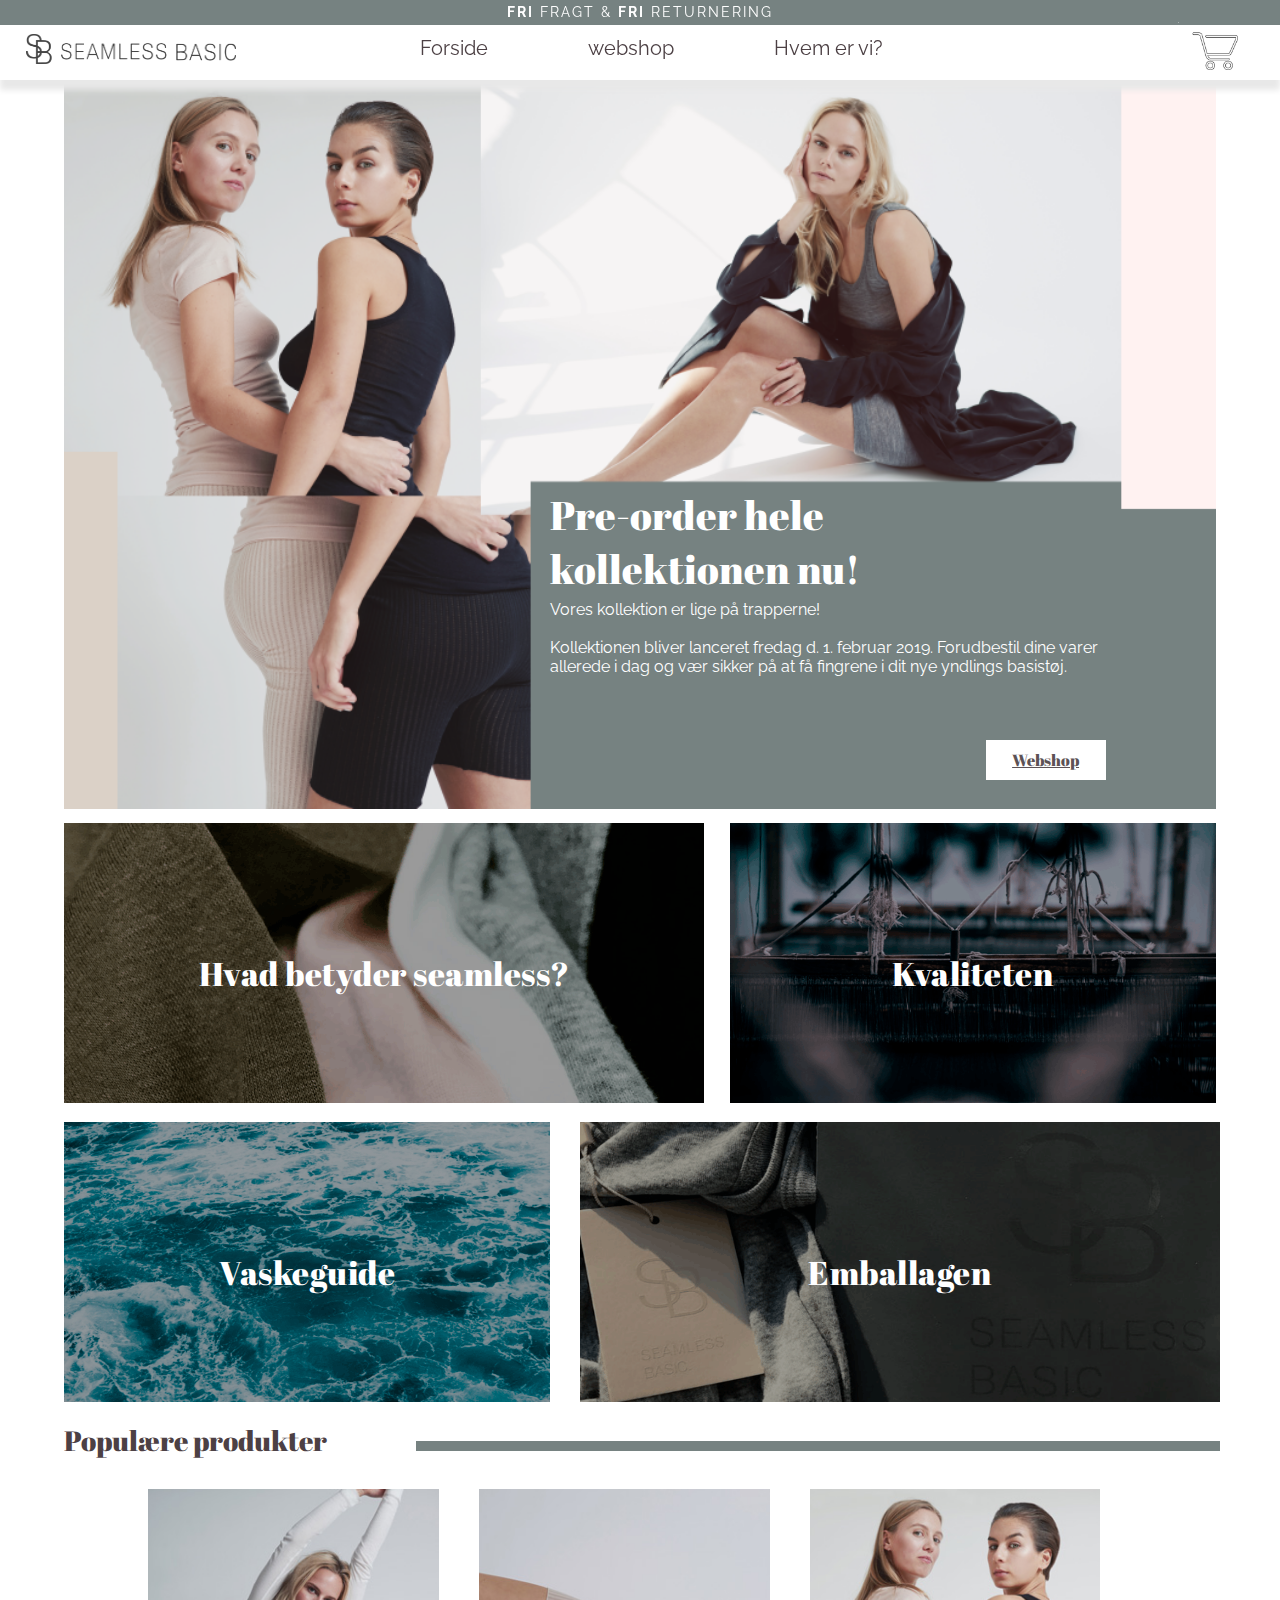
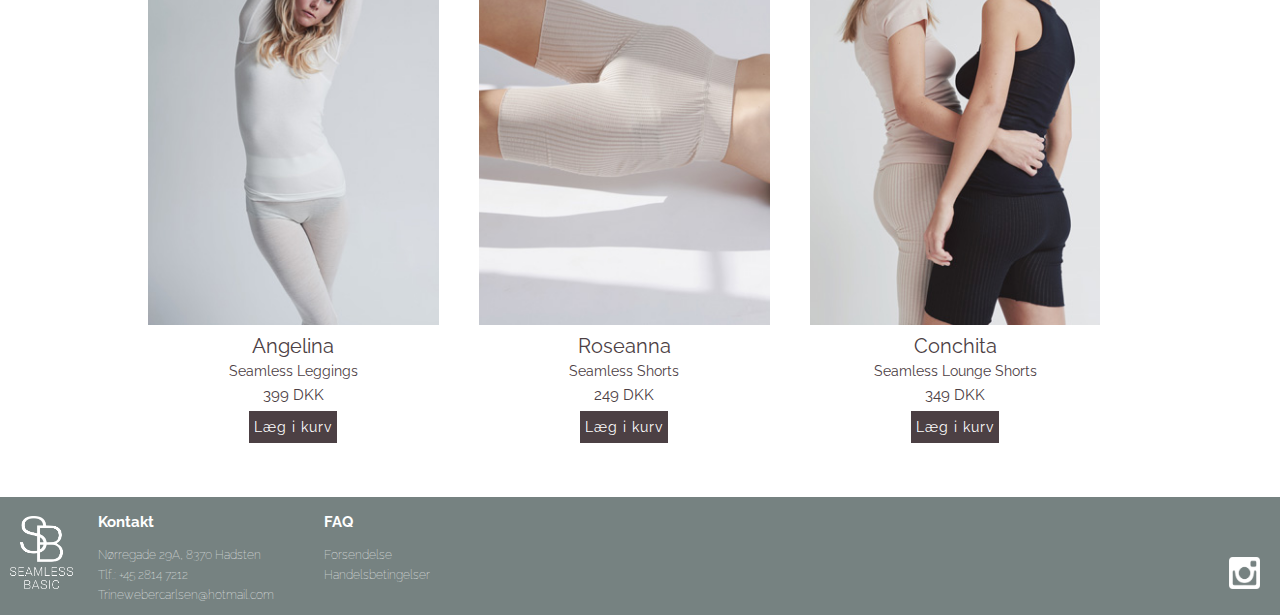
==== index.html @ 7f20c081 "webshop med stort" ====
<!DOCTYPE html>
<html lang="da">

<head>
    <meta charset="utf-8">
    <!-- HUSK AT UDFYLDE BESKRIVELSE TIL SEO-->
    <meta name="Description" content="">
    <meta name="Author" content="Christian Plovst">
    <meta name="viewport" content="width=device-width, initial-scale=1.0">
    <title>Seamless Basic</title>
    <meta name="description" content="Seamless Basic er en tøjvirksomhed, som producerer basistøj i høj kvalitet. Læs om virksomheden eller besøg vores webshop.">
    <link rel="stylesheet" href="css/style.css">
    <link rel="shortcut icon" type="image/png" href="images/morktlogo.png">
    <link href="https://fonts.googleapis.com/css?family=Abril+Fatface|Raleway" rel="stylesheet">

</head>

<body>
    <!-- Mobil menu -->
    <div id="myNav" class="overlay">

        <!-- lukke knap i burgermenu -->
        <a class="closebtn" onclick="closeNav()">&times;</a>

        <!-- Menu indhold -->
        <div class="overlay-content">

            <a href="index.html">Forside</a>
            <a href="Webshop.html">Webshop</a>
            <a href="hvemside.html">Hvem er vi?</a>
            <img class="burgerlogo" src="images/hvidt-logo.png" alt="seamless-basic logo">

        </div>

    </div>
    <header>

        <div class="fragt">
            <p class="breaking"><span class="fed">FRI</span> FRAGT &amp; <span class="fed">FRI</span> RETURNERING</p>
        </div>

        <!-- Åben burger menu med -->
        <label onclick="openNav()" class="burgermenu"> &#9776;</label>

        <img class="headlogo" src="images/morktlogo.png" alt="seamless-basic logo">
        <img src="images/logomenu.png" alt="seamless-basic logo" class="comlogo">

        <ul class="commenu">
            <li><a href="index.html">Forside</a></li>
            <li> <a href="webshop.html">webshop</a></li>
            <li> <a href="hvemside.html">Hvem er vi?</a></li>
        </ul>

        <a href="kurv.html"><img src="images/indkobskurv.png" alt="indkøbskurv" class="indkob"></a>

    </header>

    <div class="hero">
        <img class="heromobil" src="images/heromobil.png" alt="Pre-order kampagne billede">
        <img class="herocom" src="images/hero.png" alt="Pre-order Kampagne billede">
        <img class="herostor" src="images/herostor.png" alt="Pre-order Kampagne billede">
        <div class="tekst">
            <h1>Pre-order hele<br> kollektionen nu!</h1>
            <p>Vores kollektion er lige på trapperne!<br><br> Kollektionen bliver lanceret fredag d. 1. februar 2019. Forudbestil dine varer allerede i dag og vær sikker på at få fingrene i dit nye yndlings basistøj.
            </p>
        </div>
        <button type="button"><a href="webshop.html"> Webshop</a></button>
    </div>


    
        
    
    
    <!-- Teaser på Mobil -->
    
        <div class="teaser">
    <div class="seamless">
        <a href="hvemside.html#seamless_overskrift"><img src="images/seamless.png" alt="link til Hvad betyder seamless?">
        </a>
        <a href="hvemside.html#seamless_overskrift" class="linktekst">Hvad betyder Seamless?</a>
    </div>
    
    </div>
    
    
    <div class="teaser">
    <div class="kvalitet">
        <a href="hvemside.html#kvali"><img src="images/kvalitet.png" alt="link til kvalitet">
        </a>
        <a href="hvemside.html#kvali" class="linktekst">kvaliteten</a>
    </div>
    
    </div>
    
    <div class="teaser">
    <div class="vaskeguide">
        <a href="hvemside.html#guide_overskrift"><img src="images/vaskeguide.png" alt="link til kvalitet">
        </a>
        <a href="hvemside.html#guide_overskrift" class="linktekst">Vaskeguide</a>
    </div>
    
    </div>
    
       <div class="teaser">
    <div class="emballage">
        <a href="hvemside.html#emba"><img src="images/emballage.png" alt="link til kvalitet">
        </a>
        <a href="hvemside.html#emba" class="linktekst">Emballagen</a>
    </div>
    
    </div>
    
    
    <!-- teaser til laptop & Tablet -->
    
  
        <div class="teasercom1">

        <div class="seamlesscom">
            <a href="hvemside.html#seamless_overskrift"><img src="images/seamlesscom.png" alt="link til hvad er seamless">
           </a>
            <br>
            <a class="linktekst" href="hvemside.html#seamless_overskrift">Hvad betyder seamless?</a>

        </div>
    </div>
    
         <div class="teasercom2">

        <div class="kvalitetcom">
            <a href="hvemside.html#kvali"><img src="images/kvalitetcom.png" alt="link til Kvaliteten">
           </a>
            <br>
            <a class="linktekst" href="hvemside.html#kvali">Kvaliteten</a>

        </div>
    </div>
    
       <div class="teasercom3">

        <div class="vaskeguidecom">
            <a href="hvemside.html#guide_overskrift"><img src="images/vaskeguidecom.png" alt="link til vaskeguiden">
           </a>
            <br>
            <a class="linktekst" href="hvemside.html#guide_overskrift">Vaskeguide</a>

        </div>
    </div>
    
         <div class="teasercom4">

        <div class="emballagecom">
            <a href="hvemside.html#emba"><img src="images/emballagecom.png" alt="link til emballagen">
           </a>
            <br>
            <a class="linktekst" href="hvemside.html#emba">Emballagen</a>

        </div>
    </div>
    
 <!-- produkter bund -->
   
<!-- overskrift -->
   <div class="produkter_bund_overskrift1">
    <h2 class="overskrift_bund1">Populære produkter</h2>
    <div class="stregforside"></div>
    </div>
    
<!-- overskrift slut -->
   
<!-- produkter -->
    <div class="produkter_bund">
    
        <div class="produkt merinould hvid underdel">
            <a href="produktside.html"><img src="images/seamless-top.jpg" alt="Seamless Leggings" class="toj-galleri"></a>
            <div class="produktbeskrivelse">
                <a href="produktside.html" class="toj-navn">Angelina</a>
                <br>
                <a href="produktside.html" class="type">Seamless Leggings</a>
                <br>
                <a href="produktside.html" class="pris">399 DKK</a>
                <br>
                <a href="kurv.html" class="kurv-knap">Læg i kurv</a>
            </div>
        </div>

<div class="produkt bomuld lyserod underdel">
            <a href="produktside.html"><img src="images/seamless-underdelnude.jpg" alt="Seamless Shorts" class="toj-galleri"></a>
            <div class="produktbeskrivelse">
                <a href="produktside.html" class="toj-navn">Roseanna</a>
                <br>
                <a href="produktside.html" class="type">Seamless Shorts</a>
                <br>
                <a href="produktside.html" class="pris">249 DKK</a>
                <br>
                <a href="kurv.html" class="kurv-knap">Læg i kurv</a>
            </div>
        </div>

        <div class="produkt imgbund">
            <a href="produktside.html"><img src="images/seamless-produkt.jpg" alt="Seamless Lounge Shorts" class="toj-galleri"></a>
            <div class="produktbeskrivelse">
                <a href="produktside.html" class="toj-navn">Conchita</a>
                <br>
                <a href="produktside.html" class="type">Seamless Lounge Shorts</a>
                <br>
                <a href="produktside.html" class="pris">349 DKK</a>
                <br>
                <a href="kurv.html" class="kurv-knap">Læg i kurv</a>
            </div>
        </div>

        </div>
        
<!-- produkter bund slut -->
    
      <footer>

        <section class="footer-list">
            <img src="images/hvidt-logo.png" alt="Seamless Logo" class="footer-logo">
            <div class="kontakt-info">
                <h3 class="footer-overskrift">Kontakt</h3>
                <address><a href="https://goo.gl/maps/ZBHQeW9ifoC2" target="_blank" class="footer-info">Nørregade 29A, 8370 Hadsten</a></address>
                <a href="tel:28147212" class="footer-info">Tlf.: +45 2814 7212</a>
                <br>
                <a href="mailto:trinewebercarlsen@hotmail.com" class="footer-info">Trinewebercarlsen@hotmail.com</a>
            </div>
            <div class="fakta">
                <h3 class="footer-overskrift">FAQ</h3>
                <a href="#" class="footer-info">Forsendelse</a><br>
                <a href="#" class="footer-info">Handelsbetingelser</a>
            </div>

            <a href="https://www.instagram.com/seamlessbasic/"><img src="images/instagram.png" alt="instagram" class="instagram"></a>
        </section>

    </footer>

   
   

  


    
    <!-- script til burgermenu -->
      <script>
function openNav() {
  document.getElementById("myNav").style.width = "100%";
}

function closeNav() {
  document.getElementById("myNav").style.width = "0%";
}
</script>
</body>

</html>
---- css/style.css ----
/*
FONTE

font-family: 'Abril Fatface', cursive;
font-family: 'Raleway', sans-serif; */

html,
body {
    margin: 0;
    box-sizing: border-box;

}


p,
h2,
h3,
a, 
ul{
 font-family: 'Raleway', sans-serif;
    
}

h1{
    font-family: 'Abril Fatface', cursive;
    font-weight: normal;
    
}



.fragt {
    width: 100%;
    height: 25px;
    background-color: #768281;
    text-align: center;
    font-size: 14px;
    font-family: 'Raleway', sans-serif;
    color: white;
    letter-spacing: 2px;
}



.fed {

    font-weight: bold;
}

.breaking {
    margin: 0;
    padding-top: 4px;
}




.overlay {
    height: 100%;
    width: 0;
    position: fixed;
    z-index: 1;
    top: 0;
    left: 0;
    background-color: #768281;
    overflow-x: hidden;
    transition: 0.5s;
    z-index: 2000;
}

/* overlay indhold */

.overlay-content {
    position: relative;
    top: 10%;
    width: 100%;
    text-align: center;
}

/*Burgermenu links */

.overlay a {
    padding: 20px;
    text-decoration: none;
    font-size: 33px;
    color: white;
    display: block;
    transition: 0.3s;
    font-family: 'Raleway', sans-serif;
    border-bottom: 1px solid
}


.overlay .closebtn {
    position: absolute;
    top: 10px;
    right: 90%;
    font-size: 60px;
    padding: 0;
    border-bottom: none;
}

.overlay-content img {
    width: 25%;
    padding-top: 20px;
    margin-left:37.5%;

}

/*header - burgermenu lukkede*/

header {
    height: 80px;
    box-shadow: 0px 10px 6px #E8E8E8;
    width: 100%;
    background-color: white;
    position: fixed;
    top: 0;
    position:fixed;
    top:0;
    z-index: 1000;
   
  

}

.comlogo {
    display: none;
}

.commenu {
    display: none;
}


/*burgermenu-symbol*/

label {
    margin-left: 2%;
    color: #4C4044;
    font-size: 36px;
    position: absolute;


}


/*logo i midten af header*/

.headlogo {
    min-width: 33px;
    max-width: 33px;
    position: absolute;
    left: 45%;
    top: 32px;

}

/*indkøbskurv*/

.indkob {
    width: 10%;
    position: absolute;
    left: 83%;
    min-width: 50px;
    max-width: 50px;
}

/*billede og tekst på forside - Hero*/

.hero{
    position: relative;
    width:100%;
    height: auto;
    margin-top:80px;
    
    
}




.hero img{
    width: 100%;
    
}





.hero button{
    position: absolute;
    border:none;
    background-color:#FFFFFF;
    color:#5C5255;
    width:97px;
    height:30px;
    top:91%;
    left:66%;
    
}

.hero a{
    background-color:#FFFFFF;
    color:#5C5255;
    font-family: 'Abril Fatface';
    font-size: 16px;   
}

.tekst{
    position:absolute;
    top:45%;
    left:14%;
    color:white;
}

.tekst h1{
    margin-bottom: 0;
    
    width:100%;
}

.tekst p{
   margin-top:4px;
    font-size: 12px;
    width:94%
}

.herocom, .herostor{
    display: none;
}


/* Teasers på forside*/

.teaser{
    position:relative;
    width:100%;
    margin-top: 12px;
}

/*hvad er seamless*/

.seamless img  {
    position: relative;
    width:90%;
    margin-left:5%
     
}

.kvalitet img{
    position: relative;
    width:90%;
    margin-left:5%;
    
}


.vaskeguide img{
    position: relative;
    width:90%;
    margin-left:5%;
}

.emballage img{
    position: relative;
    width:90%;
    margin-left:5%;
}

.linktekst{
text-decoration: none;
font-family: 'Abril Fatface';
font-size: 23px;
font-weight: 100;
white-space: nowrap;
position: absolute;
top: 50%;
left: 50%;
transform: translate(-50%, -50%);
color:white;
letter-spacing: 0.5px;

}

.teasercom1 {
    display: none;
}

.teasercom2 {
    display: none;
}

.teasercom3{
    display: none;
}

.teasercom4{
    display: none;
}

/*produkter bund af forside*/ 


.overskrift_bund1{
    font-family: 'Abril Fatface', cursive;
    color: #4C4044;
    font-weight: 100;
    margin-top: 0px;
    font-size: 22px;
    margin-left: 5%;
    margin-bottom: 0px;
    margin-top:4px;
    
}
.stregforside{
    
    background-color:#768281;
    width: 32.8%;
    position:relative;
    left:62.0%;
    top:-15px;
    height:10px;
    

    
}

.imgbund {
    display: none;
}
/*WEBSHOP */
/* Filtrering af tøjet*/
.filtrering {
    clear: both;
    max-width: 100%;
    background-color: white;
    margin-top: 90px;
    margin-left: 10%;
    margin-right: 10%;
}
.filterdrop {
    background-color: #ffff;
    color: white;
    padding: 16px;
    font-size: 16px;
    border: none;
    float: left;
    color: #4C4044;
    text-decoration: underline;
}

.filter-knapper {
    position: relative;
    display: inline-block;
}

.filter-content, .filter-content1, .filter-content2  {
    display: none;
    position: absolute;
    background-color: #fff;
    min-width: 160px;
    box-shadow: 0px 8px 16px 0px rgba(0,0,0,0.2);
    z-index: 1;
    margin-top: 45px;
}

.filter-content1 {
    margin-left: 22%;
}
.filter-content2 {
    margin-left: 47%;
}
.filter-content li, .filter-content1 li, .filter-content2 li {
    cursor: pointer;
    color: #4C4044;
    padding: 12px 16px;
    text-decoration: none;
    display: block;
    list-style-type: none;
}

.filterknapper:hover .filter-content, .filterknapper:hover .filter-content1, .filterknapper:hover .filter-content2  {
    display: block;
}

/* Hele galleriet - billeder af tøj og beskrivelser) */

.galleri {
    clear: both;
    width: 80%;
    margin: 150px auto 10px auto;
}

/* wrapper om billede og produktinformationen */

.produkt {
    float: left;
    margin: 10px;
    width: 43.3%;
    margin-bottom: 30px;
}

.produkt .toj-galleri {
    width: 100%;
    height: auto;
}

.toj-galleri:hover {
    transform: scale(1.05); 
}

/* Wrapper om produktinformation */

.produktbeskrivelse {
    color: #4C4044;
    text-align: center;
    margin: 10px;
    line-height: 23px;
}
/* Styling af produktekst - navnet typen og prisen */
.type, .toj-navn, .pris {
    text-decoration: none;
    color: #4C4044;
}

.toj-navn {
    font-size: 20px;
}

.type {
    font-size: 14px;
}

.pris {
    margin-top: 20px;
    font-size: 15px;
}
/* læg i kurv knap */

.kurv-knap {
    background-color: #4C4044;
    color: white;
    width: 70%;
    font-size: 14px;
    font-family: 'Raleway', sans-serif;
    color: white;
    letter-spacing: 1px;
    text-decoration: none;
    padding: 8px 5px 8px 5px;
    margin: 5px;
    line-height: 40px;
}

/* produktside styling *//* produktside styling *//* produktside styling *//* produktside styling *//* produktside styling */

/* wrapper om hele siden *//* wrapper om hele siden *//* wrapper om hele siden */
.main_section{
    margin-top: 100px;
}

/* (top af produktside) */
/* breadcrumbs *//* breadcrumbs *//* breadcrumbs *//* breadcrumbs *//* breadcrumbs */
ul.breadcrumb {
    margin: 30px 0px 0px -15px;
}

ul.breadcrumb li {
    display: inline;
    font-size: 12px;
}
ul.breadcrumb li+li:before {
    color: #4C4044;
    content: "/\00a0";
}
ul.breadcrumb li a {
    color: #4C4044;
    text-decoration: none;
    font-family: 'Raleway', sans-serif;
}

/* (top af produktside) */
/* slideshow *//* slideshow */ /* slideshow */ /* slideshow */ /* slideshow */ 
.fade{
    width: 80%;
    margin: 10%;
    margin-top: 10%
}

.fade img{
    width: 100%;
}

.slick-prev:before,
.slick-next:before {
  color:#768281 !important; /* !important - er vigtig for at overrule stylingen der hentes ned fra jquery bibliotek */
}

/* (top af produktside) */
/* vælg farve knap *//* vælg farve knap *//* vælg farve knap *//* vælg farve knap */
.container_farveknap , img{
    width: 20px;
    display: flex;
    margin-right: 10px;
}

.container_farveknap{
    justify-content: center;
    width: 100%;
}

.farveknap_overskrit{
    display: flex;
    justify-content: center;
    width: 100%;
}

/* (top af produktside) */
/*produkt information *//*produkt information *//*produkt information *//*produkt information */

.info h1 {
text-align: center;
color: #4C4044;
font-size: 40px;
margin-bottom: 0;
font-family: 'Raleway', sans-serif;
}

.info h2 {
text-align: center;
color: #4C4044;
font-size: 12px;
font-weight: normal;
}

.info h3 {
text-align: center;
color: #4C4044;
font-size: 16px;
font-weight: 100;
}



.fa{/* marker udfra punkter*/ 
    margin-right: 15px;
}




.info_tekst p{
    font-size: 16px;
    color: #4C4044;
    margin: 10px 0px 10px 20px;
}

.container_tekst1 {
    display: flex; 
    justify-content: center;
}

.container_tekst2 {
    display: flex; 
    justify-content: center;
    margin-left: -42.5px;
}



/* (top af produktside) */
/* læg i kurv & fragt *//* læg i kurv & fragt *//* læg i kurv & fragt *//* læg i kurv & fragt */
.kurv_knap{
    background-color: #4C4044;
    padding: 10px 40px 10px 40px;
    color: white;
    font-family:  'Raleway', sans-serif;
    font-size: 16px;
    text-decoration: none;
}

.kurv_container{
    display: flex;
    position: relative;
    justify-content: center;
    margin-top: 20px;
}

.fri_fragt img{
    width: 40px;
    height:30px;
    margin-right: 10px;
}

.fri_fragt {
    display: flex;
    position: relative;
    align-items: center;
    justify-content: center;
    margin-top: 20px;
}

/* populære produkter (bund af produktside)*//* populære produkter (bund af produktside)*/

.produkter_bund_overskrift{
    display: flex;
    width: 100%
}


.overskrift_bund{
    font-family: 'Abril Fatface', cursive;
    font-weight: normal;
    margin-left: 0px;
    color: #4C4044;
    width: 190px;
    font-size: 20px;
    margin-left: 6%;
    
}
.streg_overskrift{
    background-color: #768281;
    height: 4px;
    width: 37%;
    position: relative;
    top: 33px;
    margin-left: 5px;
    
}

.produkter_bund{
margin-left: 5%;
margin-top: 0;
width: 90%;
}

.produkt_3_infoside{
    display: none;
}

/* produktside styling SLUT *//* produktside styling SLUT *//* produktside styling SLUT *//* produktside styling SLUT */

/* indkøbskurv styling *//* indkøbskurv styling *//* indkøbskurv styling *//* indkøbskurv styling */

.content_kurv{
    margin-top: 110px;
}

.content_kurv h1{
    text-align: center;
    font-family: 'Abril Fatface', cursive;
    font-weight: normal;
    color: #4C4044;
    font-size: 30px;
    margin-bottom: 0;
}

.kurv_streg_overskrift{
    padding: 2px 5px 5px 2px;
    background-color: #768281;
    width: 225px;
    margin: auto;
    position: relative;
    top: -5px; 
}

.tom_kurv{
    text-align: center;
    font-size: 30px;
    margin-bottom: 10px;
    color: #4C4044;
}

.kurv_knap_tom{
    background-color: #768281;
    padding: 10px 40px 10px 40px;
    color: white;
    font-family:  'Raleway', sans-serif;
    font-size: 16px;
    text-decoration: none;
    width: 
}

.kurv_tom_container{
    display: flex;
    position: relative;
    justify-content: center;
    margin-top: 20px;
    margin-bottom: 100px;
}

/* indkøbskurv styling - SLUT *//* indkøbskurv styling - SLUT *//* indkøbskurv styling - SLUT */


/* hvem side styling *//* hvem side styling *//* hvem side styling *//* hvem side styling *//* hvem side styling */
.hvem_side {
    margin-top: 100px;
    width: 100%;
    margin-right: 0;

}

/* styling af alle streger */

.hvem_streg {
    background-color: #768281;
    padding: 5px;
    position: absolute;
}


/* styling af alle tekster */

.hvem_tekst {
    text-align: center;
    font-size: 13px;
    width: 90%;
    margin-left: auto;
    margin-right: auto;
    
}


/* styling af hvem er vi container */

.hvem_er_vi {
    display: flex;
    flex-direction: column;
}

/* styling til billede */

#hvem_billede {
    width: 40%;
    height: auto;
    margin-left: 20px;
    z-index: -1;
}


/*styling til overskriften */

.hvem_overskrift {
    font-weight: normal;
    top: 80px;
    left: 47%;
    position: absolute;
    font-size: 30px;
    width: 200px;
    color: #4C4044;
}

/*styling til streg under overskriften */

.hvem_streg1 {
    margin-top: 50px;
    margin-left: 35%;
    width: 200px; 
}


/* styling til tegn */

#tegn1,
#tegn2 {
    font-size: 50px;
    font-family: cursive;
    margin: 0;
}

#tegn1 {
    margin-bottom: -50px;
}

#tegn2 {
    position: relative;
    left: 80%;
    max-width: 1px;
    top: -25px;
}




/*styling til tekst */

.hvem_er_vi_indhold {
    position: absolute;
    margin-top: 60px;
    margin-left: 50%;
    width: 45%;
    
}

.trine_tekst {
    font-size: 13px;
    text-align: center;
    font-weight: 900;
    color: #4C4044;
}


#underskrift {
    width: 70%;
    position: relative;
    margin-top: 170px;
    margin-left: auto;
    margin-right: auto;
}


/* styling til seamless afsnit*/

#seamless {
    display: flex;
    flex-direction: column;
    margin-top: 40px; 
}

#seamless_overskrift {
    font-size: 23px;
    margin-left: 12%;
    font-weight: normal;
    width: 275px;
    color: #4C4044;
}


.hvem_streg2 {
    width: 88%;
    margin-top: 53px;
    left: 0;
}


#seamless_billede {
    width: 80%;
    position: relative;
    margin-left: 10%;
    margin-right: 10%;
}

#seamless_liste {
    position: relative;
    font-size: 13px;
    width: 210px;
    margin-left: auto;
    margin-right: auto;
    list-style: none;
    font-family: 'Raleway', sans-serif;
    color: #4C4044;
}



/*styling som fjerne de sorte prikker*/




/*styling til prikker*/

#seamless_liste ::before {
    content: "\2022";
    font-size: 13px;
    color: #768281;
    display: inline-block;
    width: 15px;
}



/* Styling til kvaliterne afsnit */

#kvali_overskrift {
    position: relative;
    font-size: 25px;
    font-weight: normal;
    left: 12%;
    width: 120px;
    color: #4C4044;
}


.hvem_streg3 {
    margin-top: -20px;
    position: relative;
    right: -12%;
    width: 88%;
    
}


.kvali_og {
    font-size: 200%;
    font-family: 'Abril Fatface', cursive;
    color: #768281;
}

#kvali_billede {
    position: relative;
    margin-left: auto;
    margin-right: auto;
    width: 50%;
    left: -10px;
}

.kvali_100 {
    position: relative;
    right: -60%;
    max-width: 0%;
    line-height: 4px;
    margin-top: -100px;
}

.kvalitet_beskrivelse_linje {
    display: flex;
    margin-top: -20px;
}

.kvali_silke {
    margin-left: 12px;
}

.kvali_flex {
    float: right;
    margin-bottom: 5%;
}



/* Styling til vaskeguide afsnit */

#guide_overskrift {
    position: relative;
    right: 0px;
    font-size: 25px;
    font-weight: normal;
    width: 130px;
    margin-left: 12%;
    color: #4C4044;
    
}

.hvem_streg4 {
    margin-top: -19px;
    width: 88%;


}


/* Styling af vaskeguide */

.guide_gruppe p {
    text-align: center;
    width: 90px;
    margin-left: 5%;
    margin-top: 5px;
    font-size: 13px;
    color: #4C4044;
}

#guide {
    width: 100%;
    margin: 10% 0% 0% 8%;
    
}

.guide_gruppe {
    width: 39%;
    height: 30%;
    float: left;
    margin-left: 5%;

}


.vaskeguide1 img {
    position: relative;
    width: 80%;
}


/* Styling til emballage afsnit */


#emba_overskrift {
    position: relative;
    font-size: 25px;
    font-weight: normal;
    left: 12%;
    width: 120px;
    color: #4C4044;
}

.hvem_streg5 {
    margin-top: -18px;
    position: relative;
    right: -12%;
    width: 88%;
}



#emba_billede {
    width: 80%;
    margin-left: 10%;
    margin-bottom: 10%;
}

/* hvem styling slut *//* hvem styling slut *//* hvem styling slut *//* hvem styling slut */

/* footer */
footer {
    clear: both;
    display: block;
    background-color: #768281;
    font-family: 'raleway';
    font-weight: lighter;
    color: white;
    text-align: center;
    font-size: 13px;
    width: 100%;
    height: 100%;
}

/* punkterne i footeren */

.footer-list {
    list-style-type: none;
    padding:10px;
    font-weight: lighter;
}

/* logo i footer */

.footer-logo {
    width: 15%;
    margin-left: auto;
    margin-right: auto;
}


/* faq infoen i footer */

.footer-info {
    color: white;
    text-decoration: none;
    font-style: normal;
    font-weight: lighter;
}

/* faq overksrift footer */

.faq {
    font-size: 30px;
    margin-bottom: -30px;
}

/* instagram link */

.instagram {
    width: 5%;
    margin-top: -15px;
    margin-left: auto;
}

/*tablet*/
@media (min-width: 767px)  {
  
  header {
        position: fixed;
    }

    .headlogo {
        display: none;
    }

    .indkob {
        max-width: 60px;
        min-width: 60px;
        left: 89%;
        top: 22px;
    }

    label {
        display: none;
    }

    .comlogo {
        
        display: none;
       
    }

    .commenu {
        display: inline;
        list-style: none;
        white-space: nowrap;

    }

    .commenu a {

        font-size: 20px;
        font-family: 'Raleway', sans-serif;
        text-decoration: none;
        margin-top: -6px;
        padding-left: 80px;
        color: #4C4044;
        float: left;
        position: relative;
        left: 14.5%;
    }

    .headlogo {
        display: inline;
        left:2%
    }
    
    
    /*Hero image og tekst - forside*/
    
    .heromobil{
        display: none;
    }
    
    .hero img{
        width:90%;
        margin-left: 5%;
        
    }
    
    .herocom {
       display: inline;
        
    
        
        
    }
    
    .tekst{
    left:43%;
    top:50%
}

.tekst h1{
    
    font-size: 30px;
    
    
}

.tekst p{
    font-size: 14px;
    width:80%;
    
}
    
    .hero button{
        left:77.5%;
        top: 90%; 
        height:30px;
        width:100px;
    
    }
    
    /*teaser på forside*/
    
     
    .teaser{
        display:none;
    }
    
    .teasercom1{
        display: inline-block;
        position: relative;
        width:50%;
        margin-left:5%;
        margin-top:10px;
        float: left;

    }
    
    .teasercom2{
        display: inline-block;
        position: relative;
        width:38%;
        margin-top: 10px;
        float: left;
        margin-left:2%;
        
        
    }
    
    .teasercom3{
        display: inline-block;
        position: relative;
        width:38%;
        margin-left:5%;
    }
    
    .teasercom4{
        display: inline-block;
        position:relative;
        width:50%;
        margin-left:2%;
    }
    
    
    .teasercom1:hover{
        opacity: 0.7;
    }
    
    .teasercom2:hover{
        opacity: 0.7;
    }
    
     .teasercom3:hover{
        opacity: 0.7;
    }
    
     .teasercom4:hover{
        opacity: 0.7;
    }


    .seamlesscom img{
       
    width:100%;
    height:184.31px;
        
    }
    
    .kvalitetcom img{

        width:100%;
        height:184.31px;
    }
    
    .vaskeguidecom img{
        width:100%;
        height:184.31px;
        
        
    }
    
    .emballagecom img{
        width:100%;
        height:184.31px;
        
    }
    
    .overskrift_bund1{
    font-family: 'Abril Fatface', cursive;
    color: #4C4044;
    font-weight: 100;
    margin-top: 0px;
    font-size: 22px;
    margin-left: 5%;
    margin-bottom: 0px;
    
}
.stregforside{
    
    background-color:#768281;
    width: 62.8%;
    position:relative;
    left:32.5%;
    top:-14px;
    height:10px;
    

    
}

    .imgbund {
        display: block;
    }
/* webshop */
    .filtrering {
        margin-left: 35%;
        width: 100%;
    }

.filter-content1 {
    margin-left: 10%;
}
.filter-content2 {
    margin-left: 22%;
}
    
/* wrapper om billede og produktinformationen */

.produkt {
    width: 30%;
}
    /* produkttype beskrivelse */
    .type {
font-size: 14px;
    }
     
/* produktside styling - TABLET */ /* produktside styling - TABLET *//* produktside styling - TABLET */
    
.container_web{
    display: flex;
    margin: 1% 5% 5% 5%;
    justify-content: center;
    }
    
/* alt højrestillet content - TABLET*/ /* alt højrestillet content - TABLET*/
.info{
    margin-left: 5%
    }
    
    
/* slideshow - TABLET *//* slideshow - TABLET *//* slideshow - TABLET */     
.fade img{
    width: 400px;
    margin: 0;
}
    
.fade{
    width: 400px;
    margin: 30px;
}

/* produkt information - TABLET *//* produkt information - TABLET */
    
.info h1 {
text-align: left;
margin-bottom: 0;
}

.info h2 {
text-align: left;
font-size: 17px;
margin-bottom: 0;
}

.info h3 {
text-align: left;
font-size: 17px;
margin-bottom: 30px;
margin-top: 0;
}
    
.info_tekst p{
    font-size: 14px;
    margin: 10px 0px 10px 0px;
}

.container_tekst1 {
    display: block; 
}

.container_tekst2 {
    display: block; 
    margin-left: 0px;
}

/* læg i kurv & fragt - TABLET *//* læg i kurv & fragt - TABLET *//* læg i kurv & fragt - TABLET */

.fri_fragt{
    margin-left: -15px;   
}
    
    
.kurv_container{
    display: block;
    margin-top: 50px;    
}  
    

.fri_fragt {
    margin-top: 50px;
}

    
/* vis billede 3 af populære produkter - TABLET *//* vis billede 3 af populære produkter - TABLET */
    
.produkt_3_infoside{
    display: block;
}

/* alle produkter bund - TABLET */ /* alle produkter bund - TABLET */ 
.produkter_bund{
    margin-left: 10%;
    margin-top: 0;
    width: 80%;
        
    }
    
    
/* Overskrift bund produktside - TABLET *//* Overskrift bund produktside - TABLET */
    
.streg_overskrift{
        width: 50%;
        top: 62px;
    }
.overskrift_bund {
    font-size: 35px;
    width: 334px;
    }
    
/* produktside styling - TABLET - SLUT *//* produktside styling - TABLET - SLUT *//* produktside styling - TABLET - SLUT */
/* indkøbskurv styling *//* indkøbskurv styling *//* indkøbskurv styling *//* indkøbskurv styling */
    
.content_kurv h1{
    font-size: 50px;
}

.kurv_streg_overskrift{
    width: 380px;
}


    /* HVEM ER VI SIDE TABLET START */    /* HVEM ER VI SIDE TABLET START */    /* HVEM ER VI SIDE TABLET START */
    
    /* styling af hele siden */
    .hvem_side {
        width: 80%;
        margin-left: auto;
        margin-right: auto;
        margin-top: 150px;
    }

    #seamless_billede{
        width: 40%;
        position: absolute;
        right: -75px;
        top: 800px;
        margin-left: 0;
    }

#seamless_liste {
    width: 320px;
    margin: 50px 0px 0px -30px;
    font-size: 20px;
}

    .hvem_tekst {
        font-size: 20px;
        text-align: inherit;
        width: 70%;
        margin-left: 0%;
    }
    
    
    .web_tekst_right{
        position: relative;
        left:36%
        
    }

    .web_tekst_left{
        margin-left: -30px;

        
    }

    /* styling af trine afsnit */
    .hvem_streg1 {
        width: 45%;
        right: 85px;
    }

    .hvem_overskrift{
        margin-left: 5%;
        font-size: 45px;
        width: 300px;
        margin-top: 65px;
    }

    .hvem_er_vi_indhold {
        margin-left: 40%;
        margin-right: 4%;
        width: 370px;
        max-width: 400px;
    }
    

    
    .trine_tekst {
    font-size: 20px;
}

    #tegn1{
        position: relative;
        left: -35px;
    }
    
    #tegn2 {
        left: 360px; 
    }


    #underskrift {
        position: absolute;
        margin-left: 40%;
        margin-top: 45%;
        width: 40%;
    }

/* styling af hvad er seamless *//* styling af hvad er seamless *//* styling af hvad er seamless */
    
    #seamless_overskrift {
        position: relative;
        font-size: 35px;
        width: 390px;
        margin-left: 0;
        right: -2%;
        
    }

    .hvem_streg2 {
        margin-top: 80px;
        width: 60%;
    }





    /* styling af kvalitet afsnit */    /* styling af kvalitet afsnit */    /* styling af kvalitet afsnit */
    
    #kvali_overskrift {
        position: relative;
        font-size: 35px;
        left: 49%;
        margin-bottom: 20px;
    }
    
    #kvali{
        margin-top: 100px;
    }

    .hvem_streg3 {
        right: 0px;
        width: 60%;
        position: absolute;
    }



    #kvali_billede {
    position: absolute;
    width: 200px;
    left: 70px;
    top: 1300px;
    }

.kvali_100 {
    position: absolute;
    font-size: 25px;
    top: 1630px;
    left: 230px;
    line-height: 4px;
}
    
.kvali_og {
    font-size: 150%; 
}
    


    /* styling af vaskeguide afsnit */
    #guide {
        margin-bottom: 10%;
    }

    .vaskeguide1{
        margin-top: 300px;
    }

    #guide p {
        width: 80%;
        margin-left: 0;
    }

    .guide_gruppe {
        width: 27%;
        margin-bottom: 30px;
    }



#guide_overskrift {
        font-size: 35px;
        width: 180px;
        right: -22%;
    }

    .hvem_streg4 {
        width:60%;
        left: 0;
        margin-top: -30px;
    }

/* styling emballage tablet *//* styling emballage tablet */
    
#emba_overskrift {
    width: 88%;
    font-size: 35px;
    margin-bottom: 21px;
    left: 11%;
    
}

.hvem_streg5 {
        right: 0px;
        width: 60%;
        position: absolute;
}


    
/* Footer */    
    footer {
        text-align: left;
        font-size: 12px;
        margin-bottom: 0;
    }
    .footer-overskrift {
        font-size: 15px;
        padding-top: 10px;
    }
     .footer-list {
        display: flex;
        flex-direction: row;
        align-items: flex-start;
        justify-content: space-between;
    }
    
    .footer-logo {
        margin-left: 0;
        margin-right: 10px;
        margin-bottom: 0;
        width: 9%;
        padding-top: 9px;        
    }
    .kontakt-info, .fakta {
        margin: -17px 35px 0 15px;
        line-height: 20px;
    }
    .footer-overskrift {
        line-height: 15px;
    }
    .instagram {
        margin-top: 60px;
        width: 10%;
    }
}

/* Laptop */

@media (min-width: 1024px) {

    /*header*/

    header {
        position: fixed;
    }

    .headlogo {
        display: none;
    }

    .indkob {
        max-width: 60px;
        min-width: 60px;
        left: 92%;
        top: 22px;
    }

    label {
        display: none;
    }

    .comlogo {
        display: inline;
        width: 210px;
        margin-top: 9px;
        margin-left: 2%;
        display: inline-block;
        min-height: 30px;
    }

    .commenu {
        display: inline;
        list-style: none;
        white-space: nowrap;
        

    }

    .commenu a {

        font-size: 20px;
        font-family: 'Raleway', sans-serif;
        text-decoration: none;
        margin-top: -6px;
        padding-left: 100px;
        color: #4C4044;
        float: left;
        top: -26px;

        left:25%


        
        
    }

    .headlogo {
        display: none;
    }
    
    
    /*Hero image - forside*/
    
    .tekst{
        top:52%;
    }
    
    .tekst h1{
        font-size: 40px;
        
    }
    
    .tekst p{
        font-size:  16px;
       
    }
    
    .herostor{
        display: none;
    }
    
    .hero button{
        width:120px;
        height:40px;
        font-size: 18px;
        left:77%
    }
    
    /*teaser på forsiden*/
       
    .linktekst{
        font-size: 33px;
    }
    
    .seamlesscom img{
   
    height:280px;
        
    }
    
    .kvalitetcom img{

        height:280px;
    }
    
    .vaskeguidecom img{
        height:280px;
       
        
    }
    
    .emballagecom img{
        
        height:280px;
    }
    
    .overskrift_bund1{
    font-family: 'Abril Fatface', cursive;
    color: #4C4044;
    font-weight: 100;
    margin-top: 0px;
    font-size: 28px;
    margin-left: 5%;
    margin-bottom: 0px;
    
}
.stregforside{
    
    background-color:#768281;
    width: 62.8%;
    position:relative;
    left:32.5%;
    top:-18px;
    height:10px;
    

    
}
    
/* HVEM ER VI SIDE START  pc */     /* HVEM ER VI SIDE START  pc */    /* HVEM ER VI SIDE START  pc */
    
.hvem_streg1{
        margin-right: 15%;
        width: 500px;
    }
 
    #seamless_billede{
        position: absolute;
        top: 990px;
        width: 30%;
        margin-right: 200px;
    }
    
    #underskrift{
        margin-top: 400px;
        width: 30%;
        
    }
    
    #kvali{
        margin-top: 300px;
    }
    
    .kvali_flex{
        top: 350px;
        position: absolute;
    }
    
    .vaskeguide1{
        margin-top: 400px;

    }
    
    #emba_overskrift{
            left: 55%;
            max-width: 100px;
    }
    
    #guide{
        width: 70%;
        margin-right: auto;
        margin-left: auto;
    }



    
   
    /*WEBSHOP*/
/* filtercontent dropdown */
    .filter-content1 {
        margin-left: 6%;
    }
    
    .filter-content2 {
        margin-left:15%;
    }
    
/* wrapper om billede og produktinformationen */
.produkt {
    width: 28.4%;
    margin: 20px 20px 40px 20px;
}

    
/* produktside styling - WEB */ /* produktside styling - TABLET - SLUT *//* produktside styling - TABLET - SLUT */

/* slide show - web *//* slide show - web *//* slide show - web */
.fade img{
    width: 500px;
    margin: 0;
}
    
.fade{
    width: 500px;
    margin: 30px;
    display: block;
}

/* alt højrestillet content - WEB *//* alt højrestillet content - WEB */
.info{
margin: 20px 0px 0px 150px;
}
    
/* ryk alt content top til venstre - flex er ikke i midten mere */
    
.container_web{
    justify-content: flex-start;
    }
    
/*overskrift bund - WEB *//*overskrift bund - WEB *//*overskrift bund - WEB */
    
.overskrift_bund {
    font-size: 35px;
    width: 340px;
    }
    
.streg_overskrift{
    width: 60%;
        
    }



/* produktstørrelse*/

/* Footer */

    .footer-logo {
        width: 5%;
    }
    
    .fakta {
        margin-right: auto;
    }
    .instagram {
        margin-top: 50px;
    }
}
@media (min-width: 1440px) {
    .commenu a{
        left: 28%;
    }
    
    
    /*Hero image og tekst*/
    
        .herocom{
        display: none;
        
    }
    
    .herostor{
        display: inline-block;
    }
    
    .tekst p{
        width:65%
    }
    
    .tekst h1{
        font-size: 50px;
    }
    
    .tekst p{
        font-size:22px
    }
    
    .hero button{
        
    }
    
    .tekst {
    
        top:56%;
    }
    
    .hero button{
        width: 160px;
        height:50px;
        top:87%;
        left:81%
    }
    
    .hero a{
        font-size:24px;
    }
    
    /*teaser på forside*/
       .seamlesscom img{
       
    
    height:320px;
        
    }
    
    .kvalitetcom img{

       
        height:320px;
    }
    
    .vaskeguidecom img{
       margin-top:12px;
        height:320px;
      
        
    }
    
    .emballagecom img{
        margin-top:12px;
        height:320px;
    }
    
    .overskrift_bund1{
    font-family: 'Abril Fatface', cursive;
    color: #4C4044;
    font-weight: 100;
    margin-top: 0px;
    font-size: 28px;
    margin-left: 5%;
    margin-bottom: 0px;
    
}
.stregforside{
    
    background-color:#768281;
    width: 70.8%;
    position:relative;
    left:24.5%;
    top:-18px;
    height:10px;
    

    
}


        /*WEBSHOP*/
/* wrapper om billede og produktinformationen */
.produkt {
    width: 28.9%;
}  
    
}
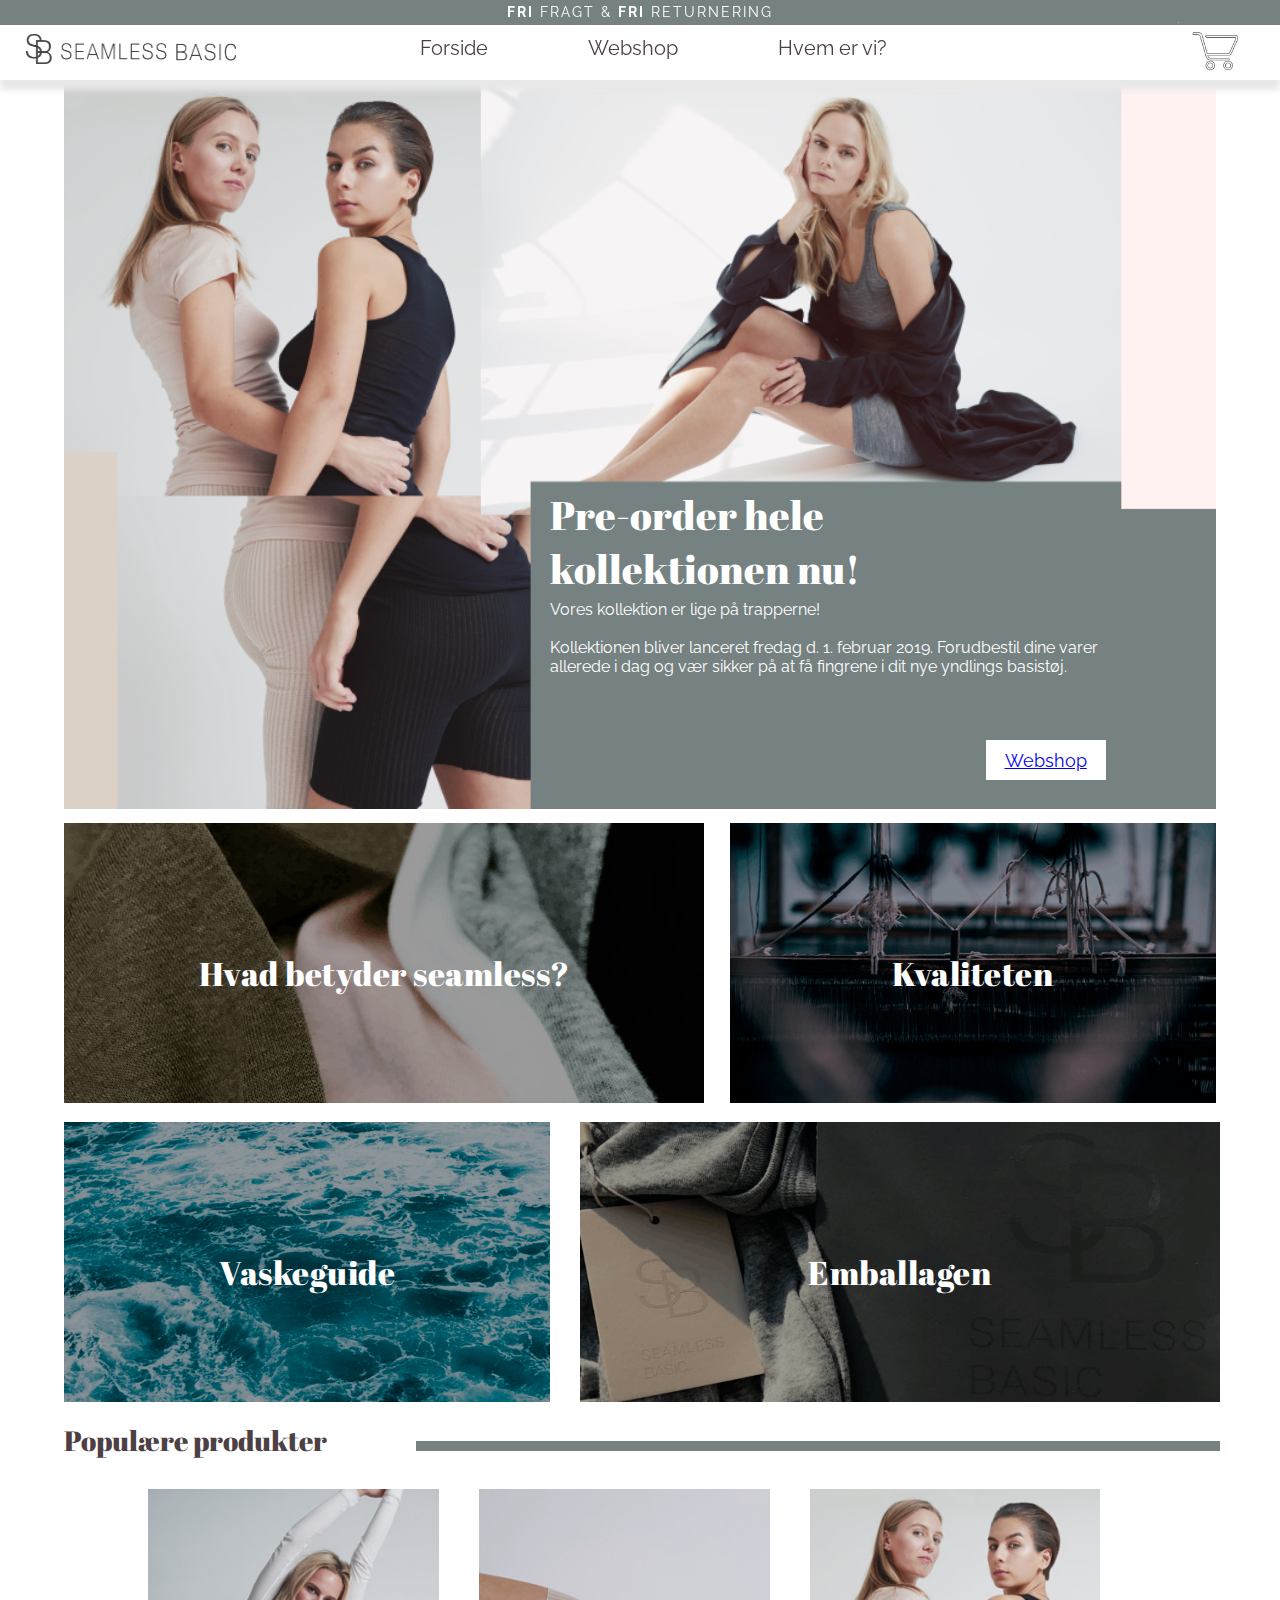
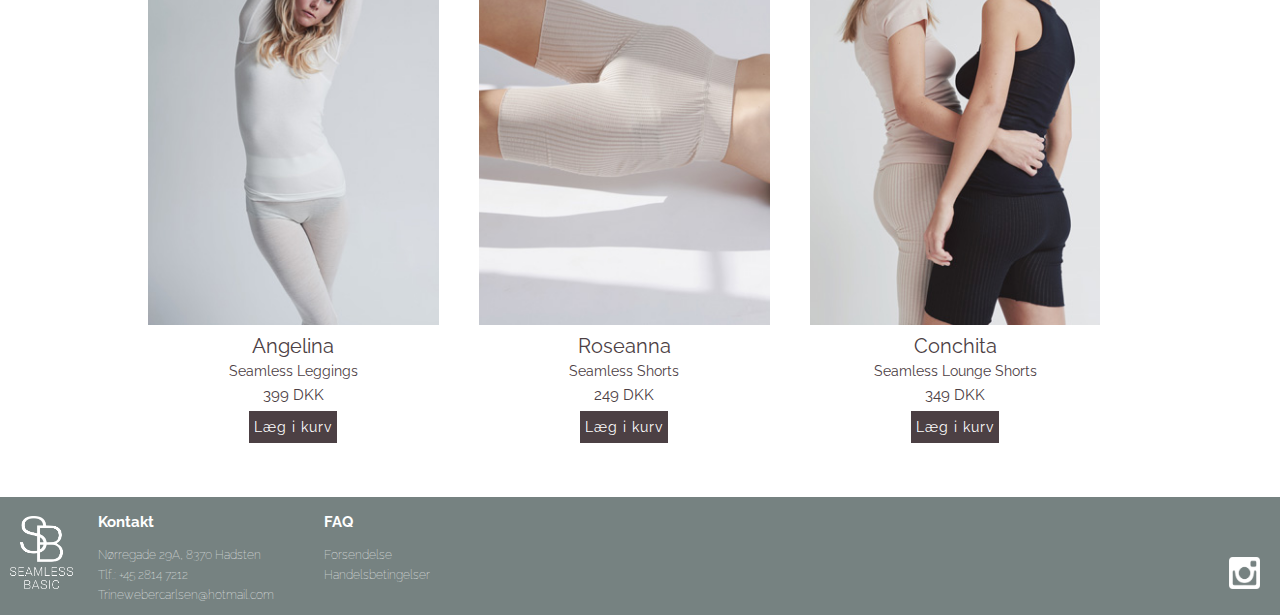
==== commit c7ddc905: "ændring af fejl" ====
--- a/index.html
+++ b/index.html
@@ -11,7 +11,8 @@
     <meta name="description" content="Seamless Basic er en tøjvirksomhed, som producerer basistøj i høj kvalitet. Læs om virksomheden eller besøg vores webshop.">
     <link rel="stylesheet" href="css/style.css">
     <link rel="shortcut icon" type="image/png" href="images/morktlogo.png">
-    <link href="https://fonts.googleapis.com/css?family=Abril+Fatface|Raleway" rel="stylesheet">
+    <link href="https://fonts.googleapis.com/css?family=Abril+Fatface" rel="stylesheet">
+    <link href="https://fonts.googleapis.com/css?family=Raleway" rel="stylesheet">
 
 </head>
 
@@ -47,7 +48,7 @@
 
         <ul class="commenu">
             <li><a href="index.html">Forside</a></li>
-            <li> <a href="webshop.html">webshop</a></li>
+            <li> <a href="Webshop.html">Webshop</a></li>
             <li> <a href="hvemside.html">Hvem er vi?</a></li>
         </ul>
 
--- a/css/style.css
+++ b/css/style.css
@@ -194,30 +194,25 @@
     border:none;
     background-color:#FFFFFF;
     color:#5C5255;
-    width:97px;
-    height:30px;
-    top:91%;
-    left:66%;
-    
-}
-
-.hero a{
-    background-color:#FFFFFF;
-    color:#5C5255;
     font-family: 'Abril Fatface';
-    font-size: 16px;   
+    font-size: 16px;
+    text-decoration: underline;
+    width:100px;
+    height:33px;
+    top:89%;
+    left:55%;
+    
 }
 
 .tekst{
     position:absolute;
-    top:45%;
+    top:47%;
     left:14%;
     color:white;
 }
 
 .tekst h1{
     margin-bottom: 0;
-    
     width:100%;
 }
 
@@ -341,7 +336,7 @@
     margin-right: 10%;
 }
 .filterdrop {
-    background-color: #ffff;
+    background-color: white;
     color: white;
     padding: 16px;
     font-size: 16px;
@@ -679,7 +674,6 @@
     font-family:  'Raleway', sans-serif;
     font-size: 16px;
     text-decoration: none;
-    width: 
 }
 
 .kurv_tom_container{
@@ -852,6 +846,9 @@
     color: #4C4044;
 }
 
+#seamless_liste li{
+    margin-top: 15px;
+}
 
 
 /*styling som fjerne de sorte prikker*/
@@ -1143,13 +1140,12 @@
     
     .tekst{
     left:43%;
-    top:50%
+    top:52%
 }
 
 .tekst h1{
     
     font-size: 30px;
-    
     
 }
 
@@ -1721,13 +1717,8 @@
     
     /*Hero image - forside*/
     
-    .tekst{
-        top:52%;
-    }
-    
     .tekst h1{
         font-size: 40px;
-        
     }
     
     .tekst p{
@@ -1952,18 +1943,15 @@
     
     .tekst {
     
-        top:56%;
+        top:58%;
     }
     
     .hero button{
-        width: 160px;
-        height:50px;
+        width: 170px;
+        height:60px;
+        font-size:28px;
         top:87%;
         left:81%
-    }
-    
-    .hero a{
-        font-size:24px;
     }
     
     /*teaser på forside*/
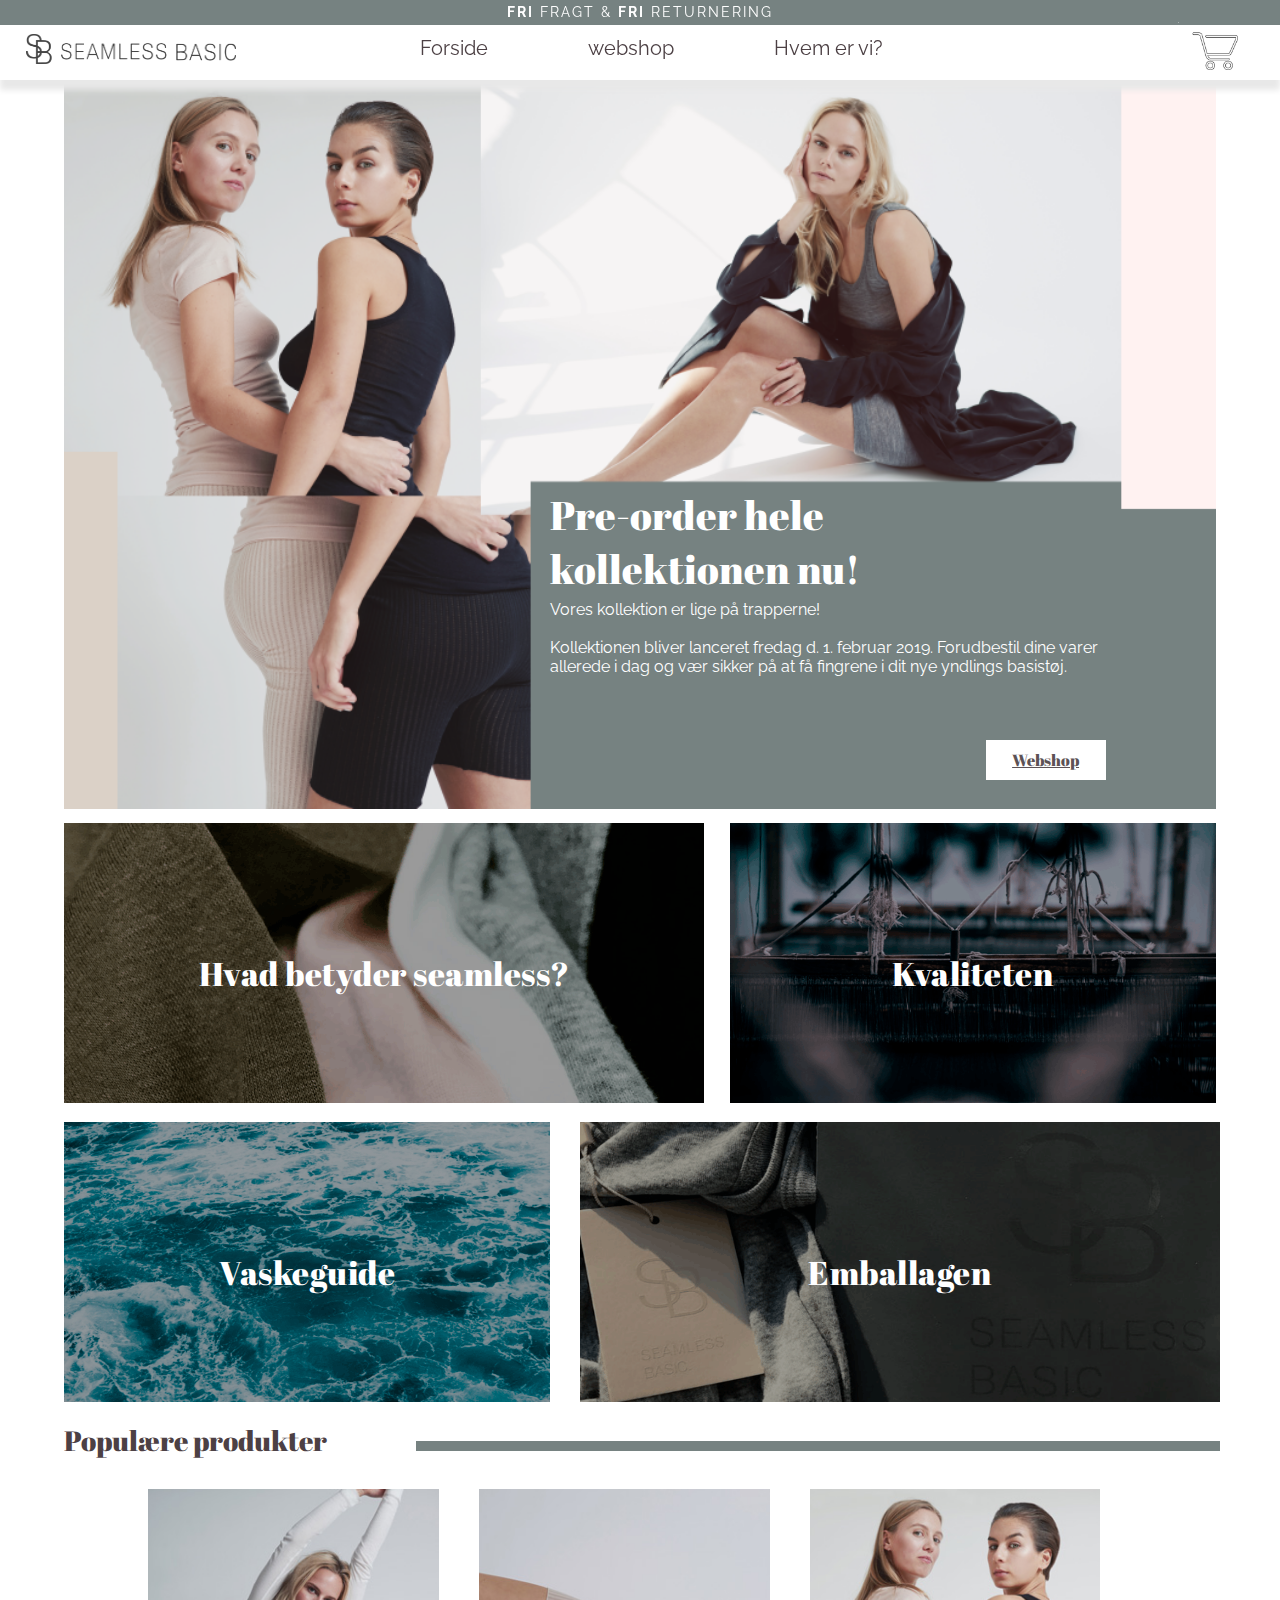
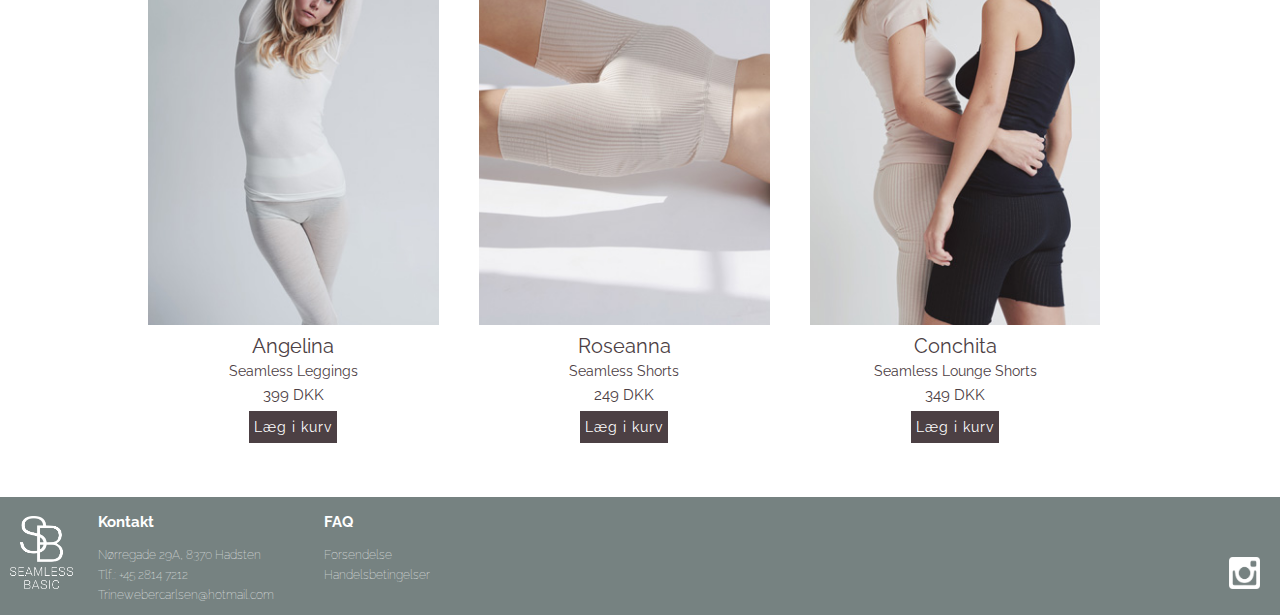
==== commit 72c2c382: "Merge branch 'master' of https://github.com/lasseskovrasmussen/seamless-basic" ====
--- a/index.html
+++ b/index.html
@@ -27,7 +27,7 @@
         <div class="overlay-content">
 
             <a href="index.html">Forside</a>
-            <a href="Webshop.html">Webshop</a>
+            <a href="webshop.html">Webshop</a>
             <a href="hvemside.html">Hvem er vi?</a>
             <img class="burgerlogo" src="images/hvidt-logo.png" alt="seamless-basic logo">
 
@@ -48,7 +48,7 @@
 
         <ul class="commenu">
             <li><a href="index.html">Forside</a></li>
-            <li> <a href="Webshop.html">Webshop</a></li>
+            <li> <a href="webshop.html">webshop</a></li>
             <li> <a href="hvemside.html">Hvem er vi?</a></li>
         </ul>
 
--- a/css/style.css
+++ b/css/style.css
@@ -194,25 +194,30 @@
     border:none;
     background-color:#FFFFFF;
     color:#5C5255;
+    width:97px;
+    height:30px;
+    top:91%;
+    left:66%;
+    
+}
+
+.hero a{
+    background-color:#FFFFFF;
+    color:#5C5255;
     font-family: 'Abril Fatface';
-    font-size: 16px;
-    text-decoration: underline;
-    width:100px;
-    height:33px;
-    top:89%;
-    left:55%;
-    
+    font-size: 16px;   
 }
 
 .tekst{
     position:absolute;
-    top:47%;
+    top:45%;
     left:14%;
     color:white;
 }
 
 .tekst h1{
     margin-bottom: 0;
+    
     width:100%;
 }
 
@@ -1140,12 +1145,13 @@
     
     .tekst{
     left:43%;
-    top:52%
+    top:50%
 }
 
 .tekst h1{
     
     font-size: 30px;
+    
     
 }
 
@@ -1717,8 +1723,13 @@
     
     /*Hero image - forside*/
     
+    .tekst{
+        top:52%;
+    }
+    
     .tekst h1{
         font-size: 40px;
+        
     }
     
     .tekst p{
@@ -1943,15 +1954,18 @@
     
     .tekst {
     
-        top:58%;
+        top:56%;
     }
     
     .hero button{
-        width: 170px;
-        height:60px;
-        font-size:28px;
+        width: 160px;
+        height:50px;
         top:87%;
         left:81%
+    }
+    
+    .hero a{
+        font-size:24px;
     }
     
     /*teaser på forside*/
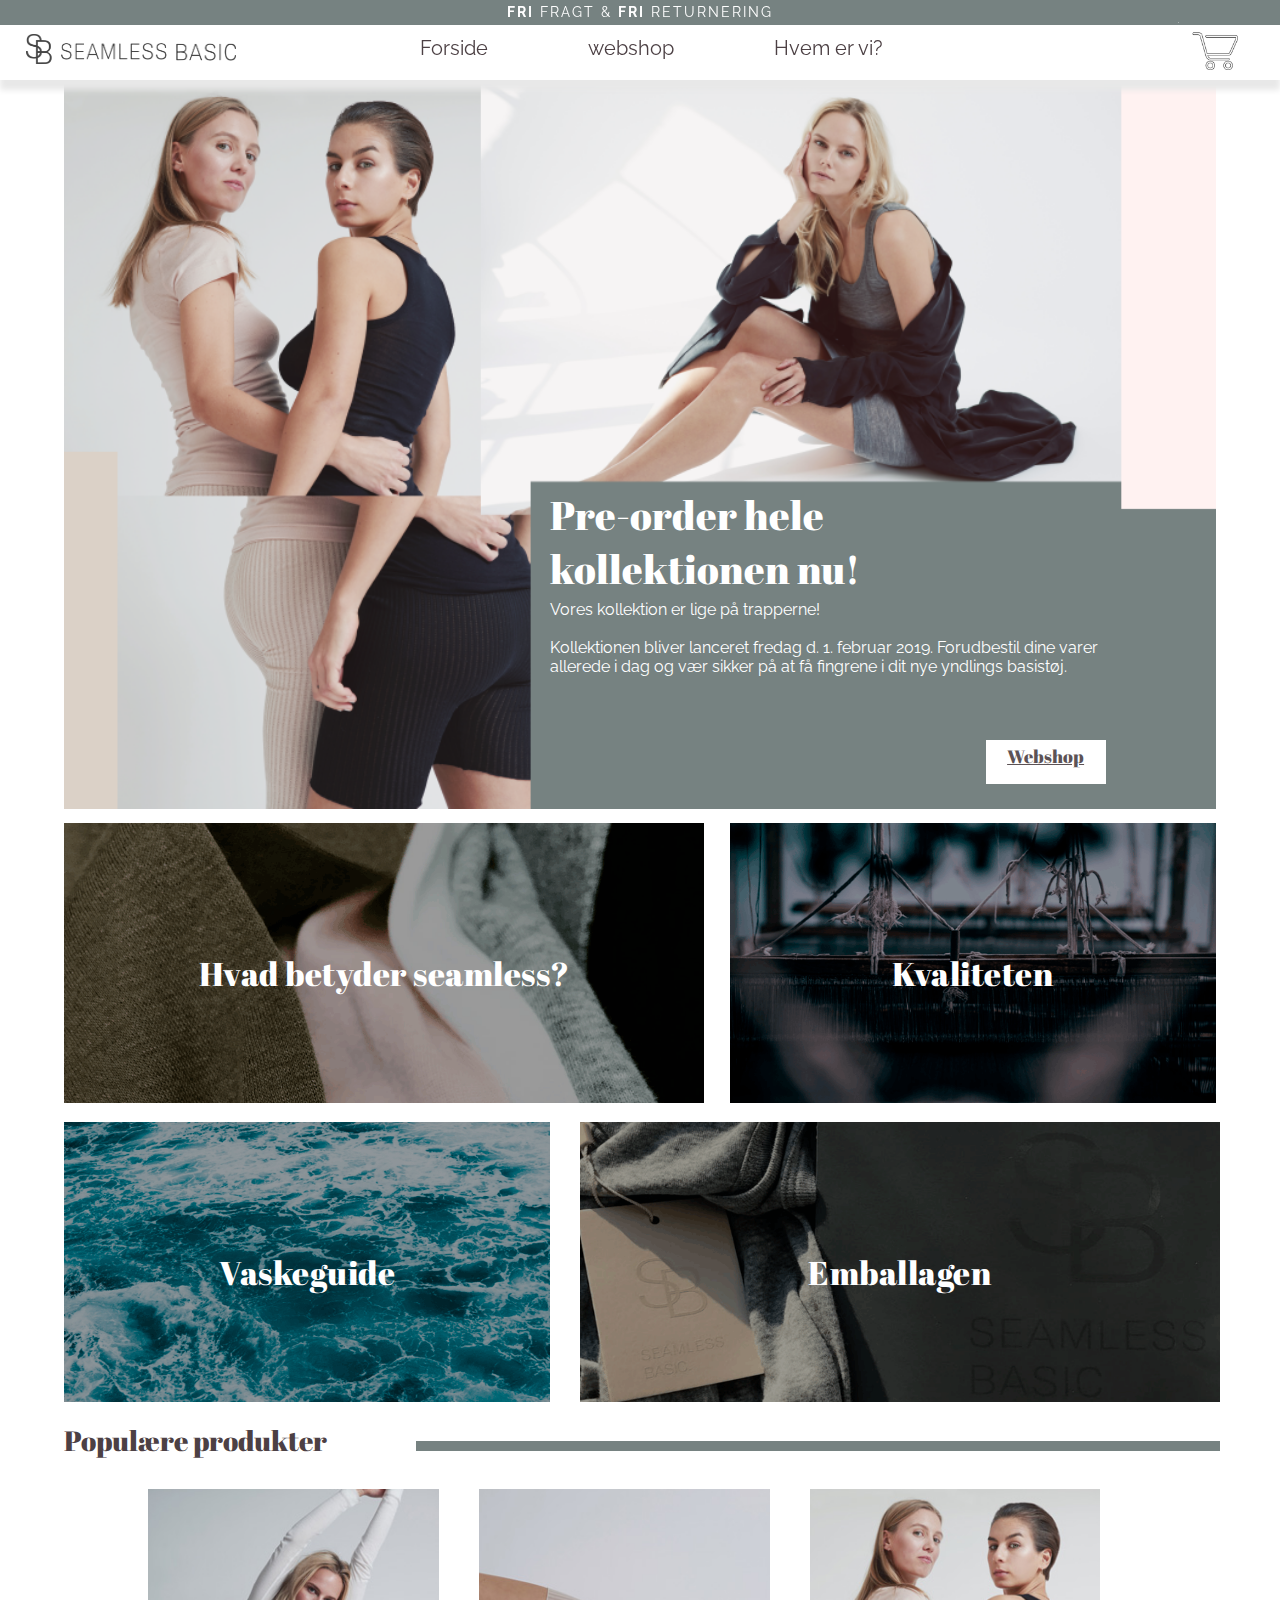
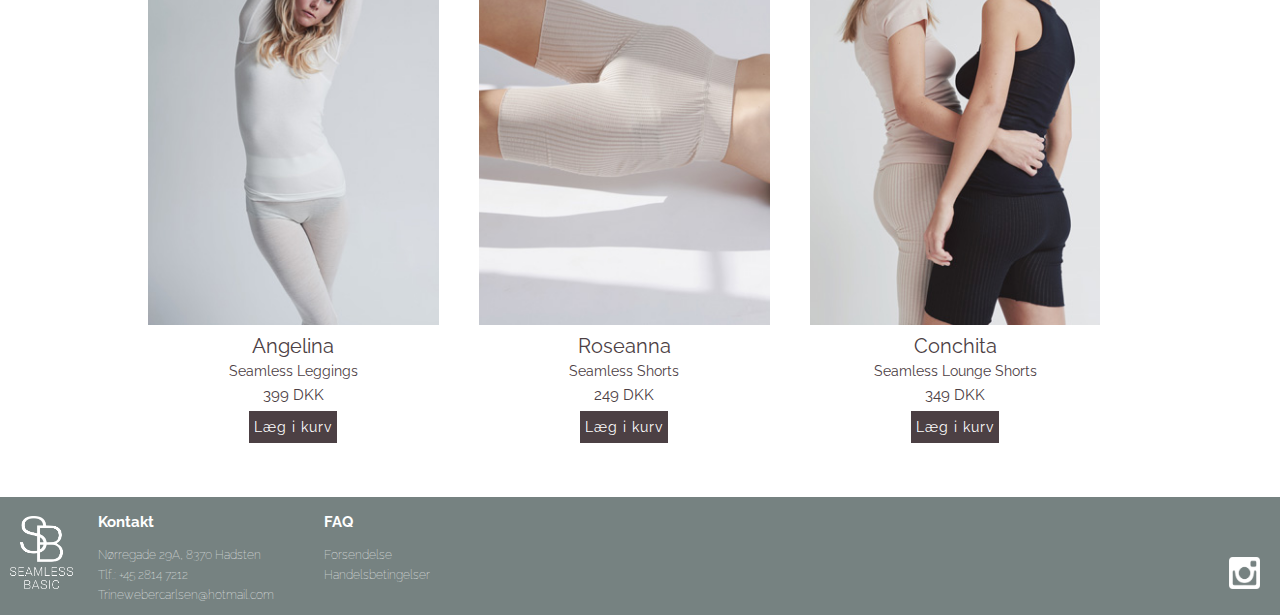
==== commit 578fa4dd: "knap" ====
--- a/index.html
+++ b/index.html
@@ -65,7 +65,7 @@
             <p>Vores kollektion er lige på trapperne!<br><br> Kollektionen bliver lanceret fredag d. 1. februar 2019. Forudbestil dine varer allerede i dag og vær sikker på at få fingrene i dit nye yndlings basistøj.
             </p>
         </div>
-        <button type="button"><a href="webshop.html"> Webshop</a></button>
+        <a href="webshop.html"> Webshop</a>
     </div>
 
 
--- a/css/style.css
+++ b/css/style.css
@@ -189,7 +189,7 @@
 
 
 
-.hero button{
+.hero a{
     position: absolute;
     border:none;
     background-color:#FFFFFF;
@@ -198,15 +198,15 @@
     height:30px;
     top:91%;
     left:66%;
-    
-}
-
-.hero a{
-    background-color:#FFFFFF;
-    color:#5C5255;
+    font-size: 16px; 
     font-family: 'Abril Fatface';
-    font-size: 16px;   
-}
+    text-align: center;
+    padding-top: 4px;
+    
+    
+}
+
+
 
 .tekst{
     position:absolute;
@@ -1161,7 +1161,7 @@
     
 }
     
-    .hero button{
+    .hero a{
         left:77.5%;
         top: 90%; 
         height:30px;
@@ -1741,7 +1741,7 @@
         display: none;
     }
     
-    .hero button{
+    .hero a{
         width:120px;
         height:40px;
         font-size: 18px;
@@ -1948,20 +1948,19 @@
         font-size:22px
     }
     
-    .hero button{
-        
-    }
+  
     
     .tekst {
     
         top:56%;
     }
     
-    .hero button{
+    .hero a{
         width: 160px;
         height:50px;
         top:87%;
-        left:81%
+        left:81%;
+        
     }
     
     .hero a{
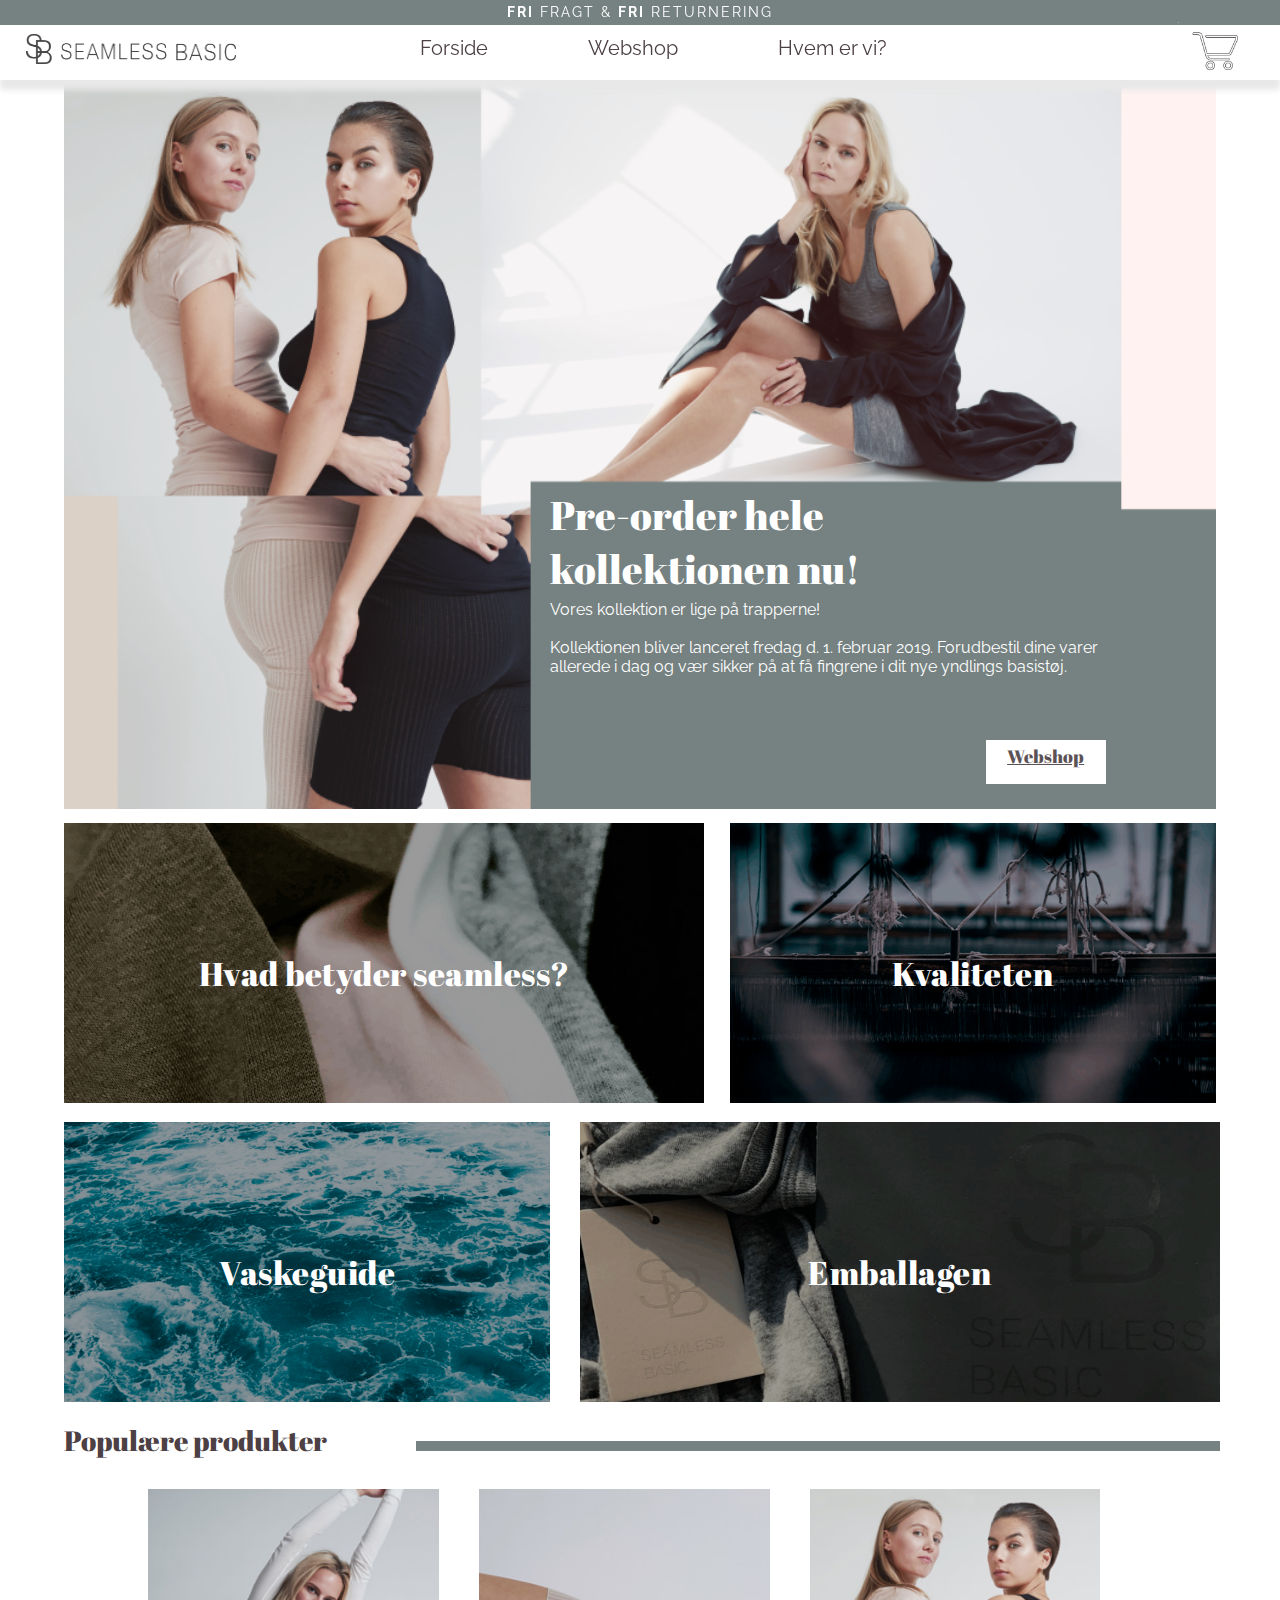
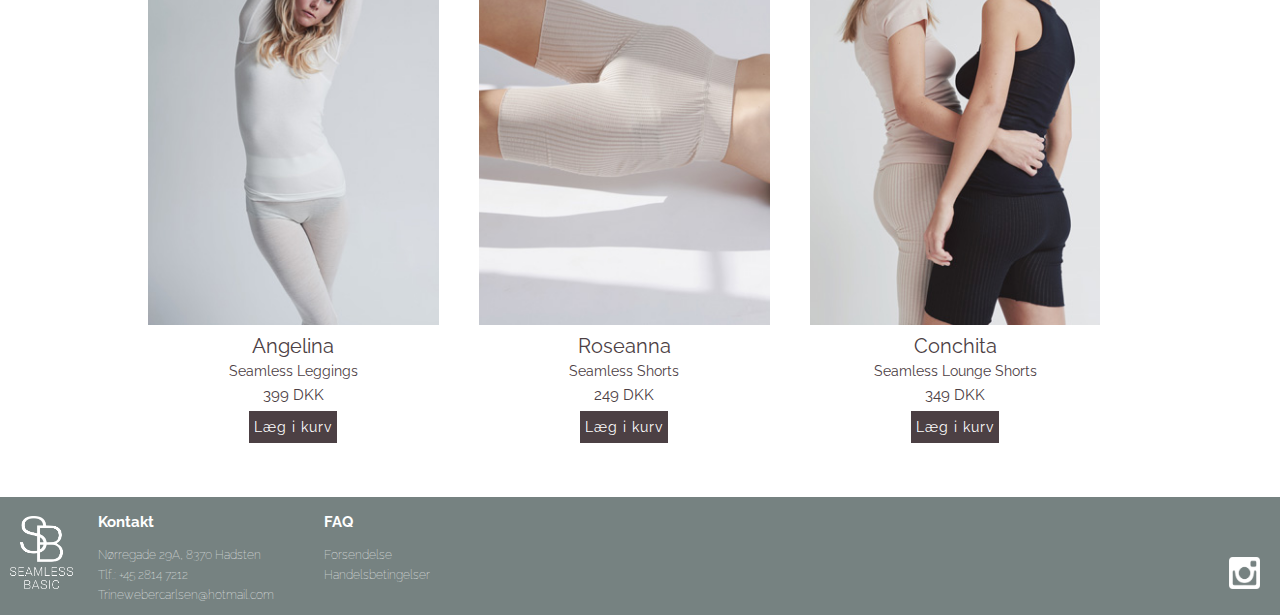
==== commit 53ea1a30: "W" ====
--- a/index.html
+++ b/index.html
@@ -48,7 +48,7 @@
 
         <ul class="commenu">
             <li><a href="index.html">Forside</a></li>
-            <li> <a href="webshop.html">webshop</a></li>
+            <li> <a href="webshop.html">Webshop</a></li>
             <li> <a href="hvemside.html">Hvem er vi?</a></li>
         </ul>
 
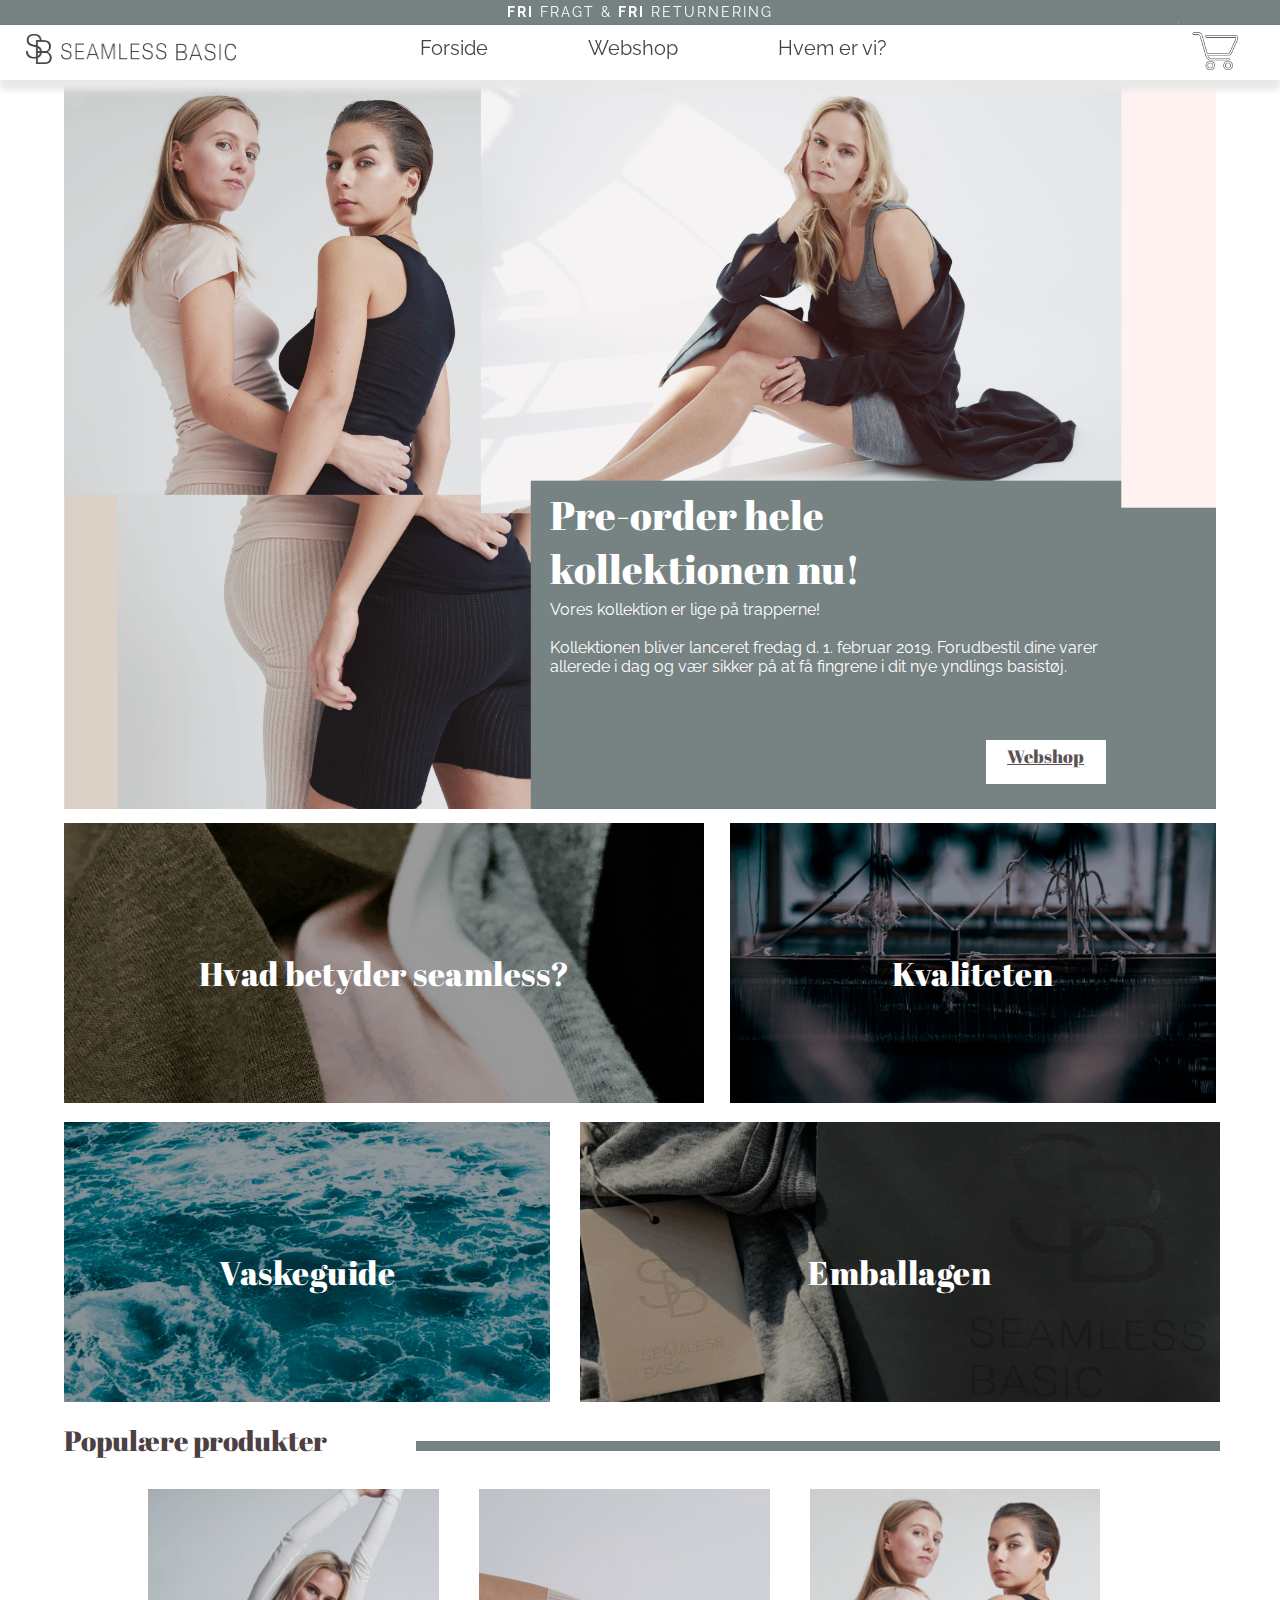
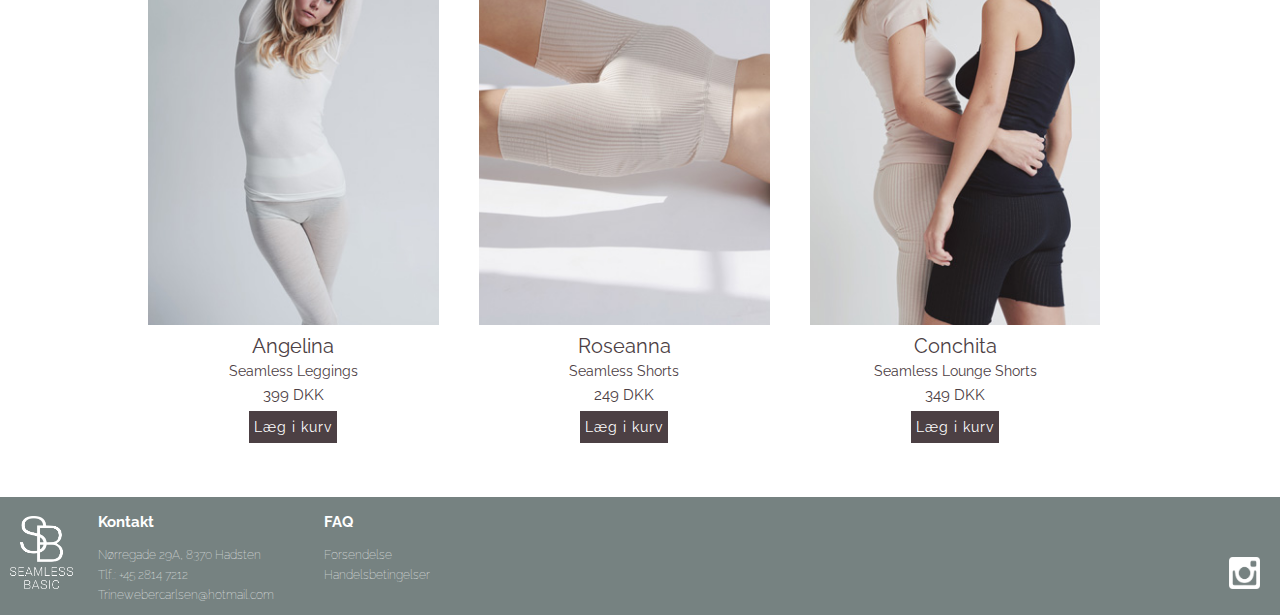
==== commit f6451d2f: "billede optimering" ====
--- a/index.html
+++ b/index.html
@@ -58,7 +58,7 @@
 
     <div class="hero">
         <img class="heromobil" src="images/heromobil.png" alt="Pre-order kampagne billede">
-        <img class="herocom" src="images/hero.png" alt="Pre-order Kampagne billede">
+        <img class="herocom" src="images/hero.jpg" alt="Pre-order Kampagne billede">
         <img class="herostor" src="images/herostor.png" alt="Pre-order Kampagne billede">
         <div class="tekst">
             <h1>Pre-order hele<br> kollektionen nu!</h1>
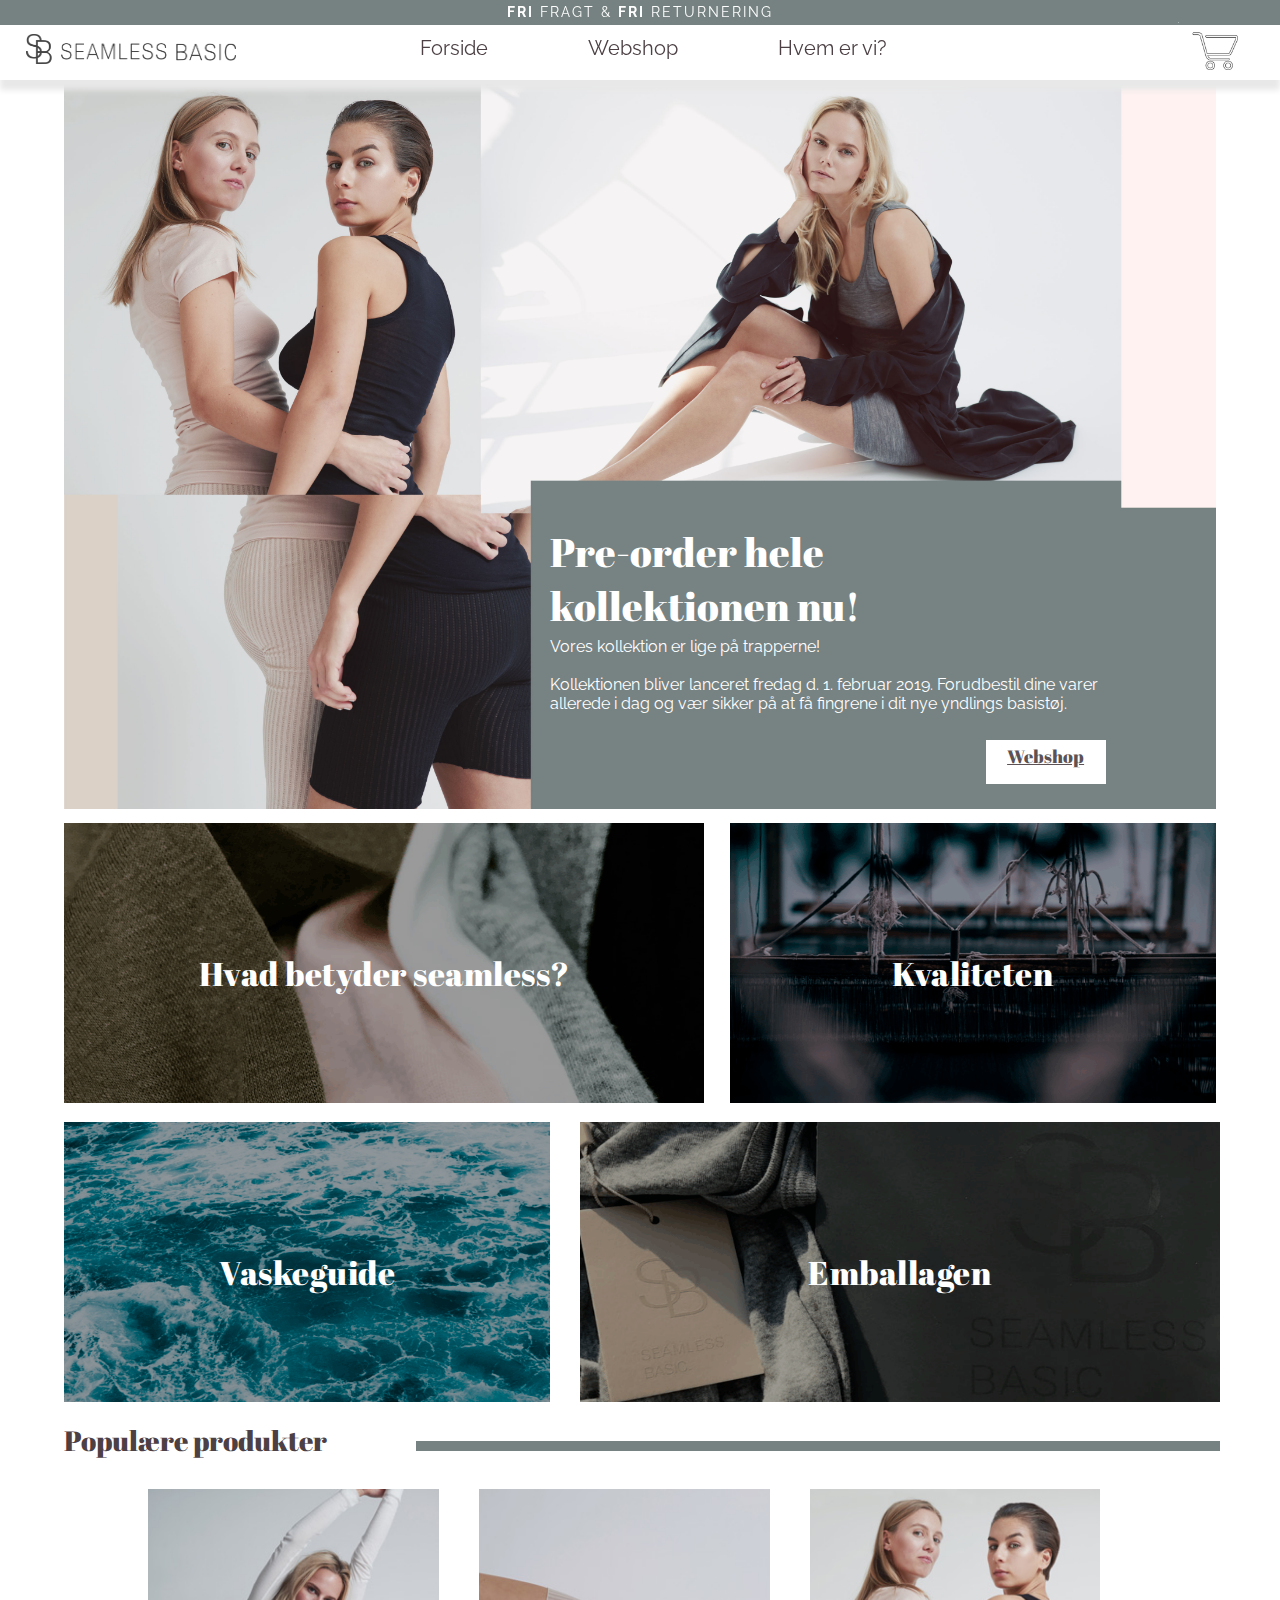
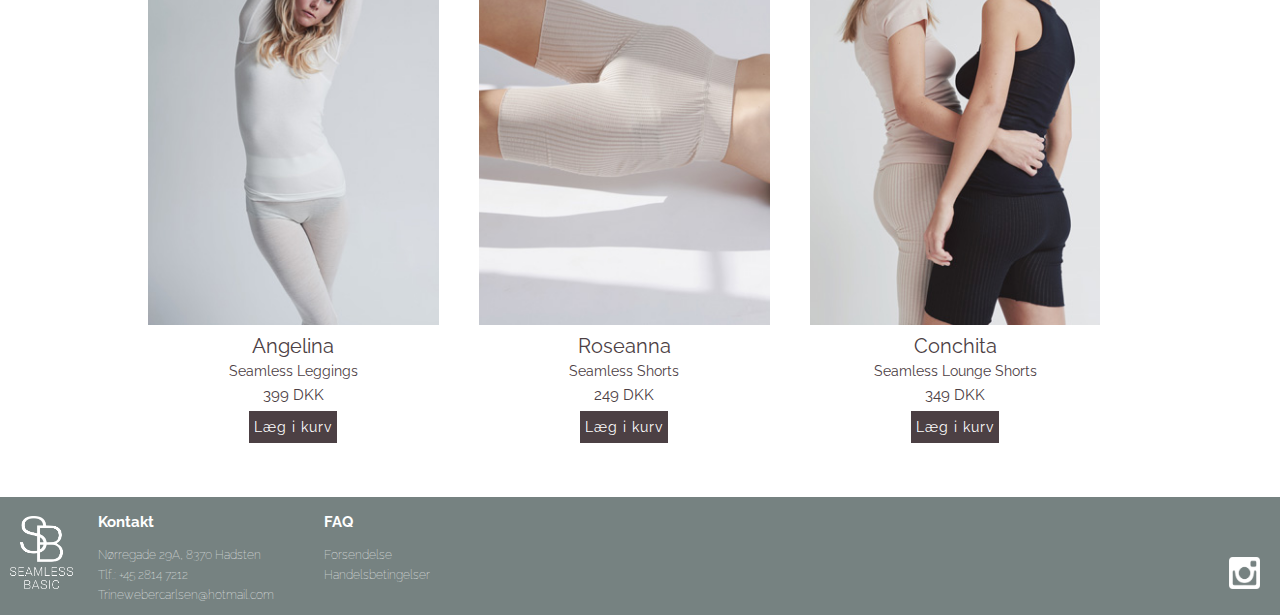
==== commit c0d453d5: "commit" ====
--- a/index.html
+++ b/index.html
@@ -43,8 +43,8 @@
         <!-- Åben burger menu med -->
         <label onclick="openNav()" class="burgermenu"> &#9776;</label>
 
-        <img class="headlogo" src="images/morktlogo.png" alt="seamless-basic logo">
-        <img src="images/logomenu.png" alt="seamless-basic logo" class="comlogo">
+        <a href="index.html"><img class="headlogo" src="images/morktlogo.png" alt="seamless-basic logo"></a>
+        <a href="index.html"><img src="images/logomenu.png" alt="seamless-basic logo" class="comlogo"></a>
 
         <ul class="commenu">
             <li><a href="index.html">Forside</a></li>
--- a/css/style.css
+++ b/css/style.css
@@ -1724,7 +1724,7 @@
     /*Hero image - forside*/
     
     .tekst{
-        top:52%;
+        top:57%;
     }
     
     .tekst h1{
